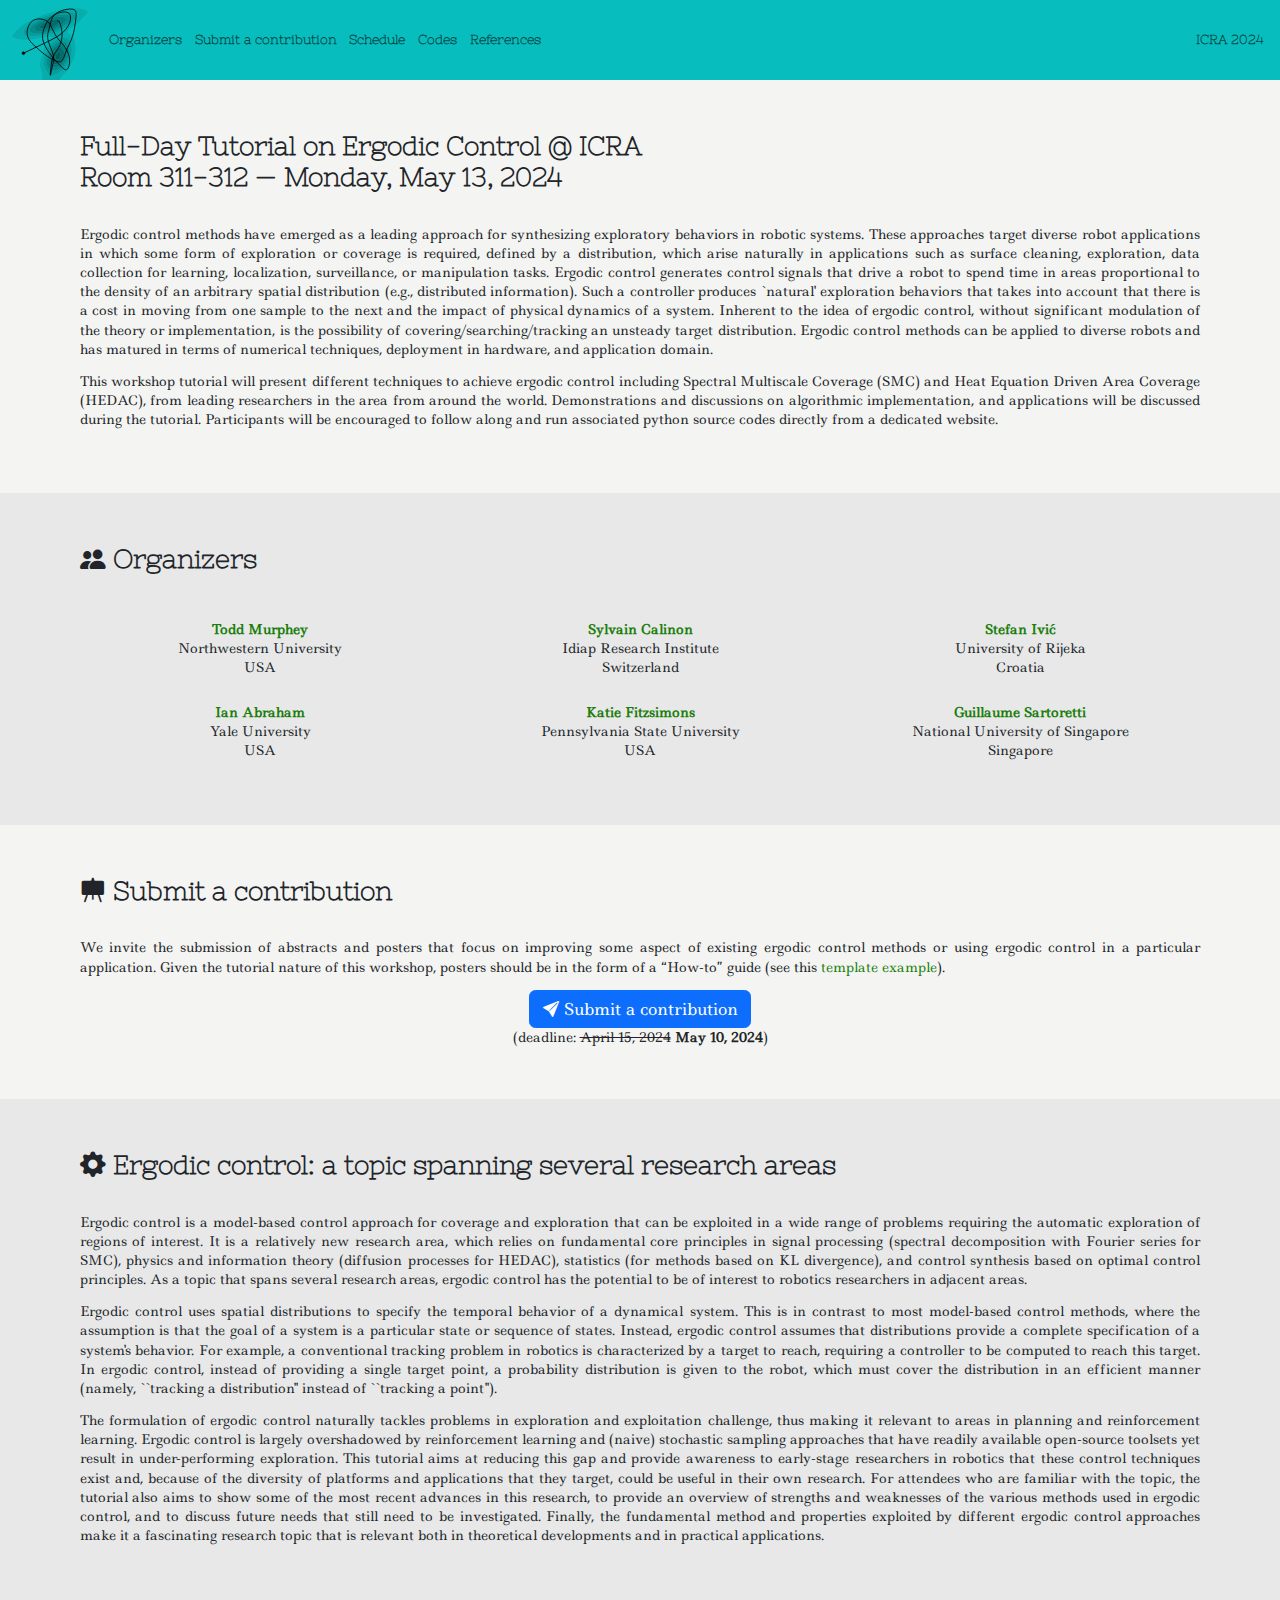
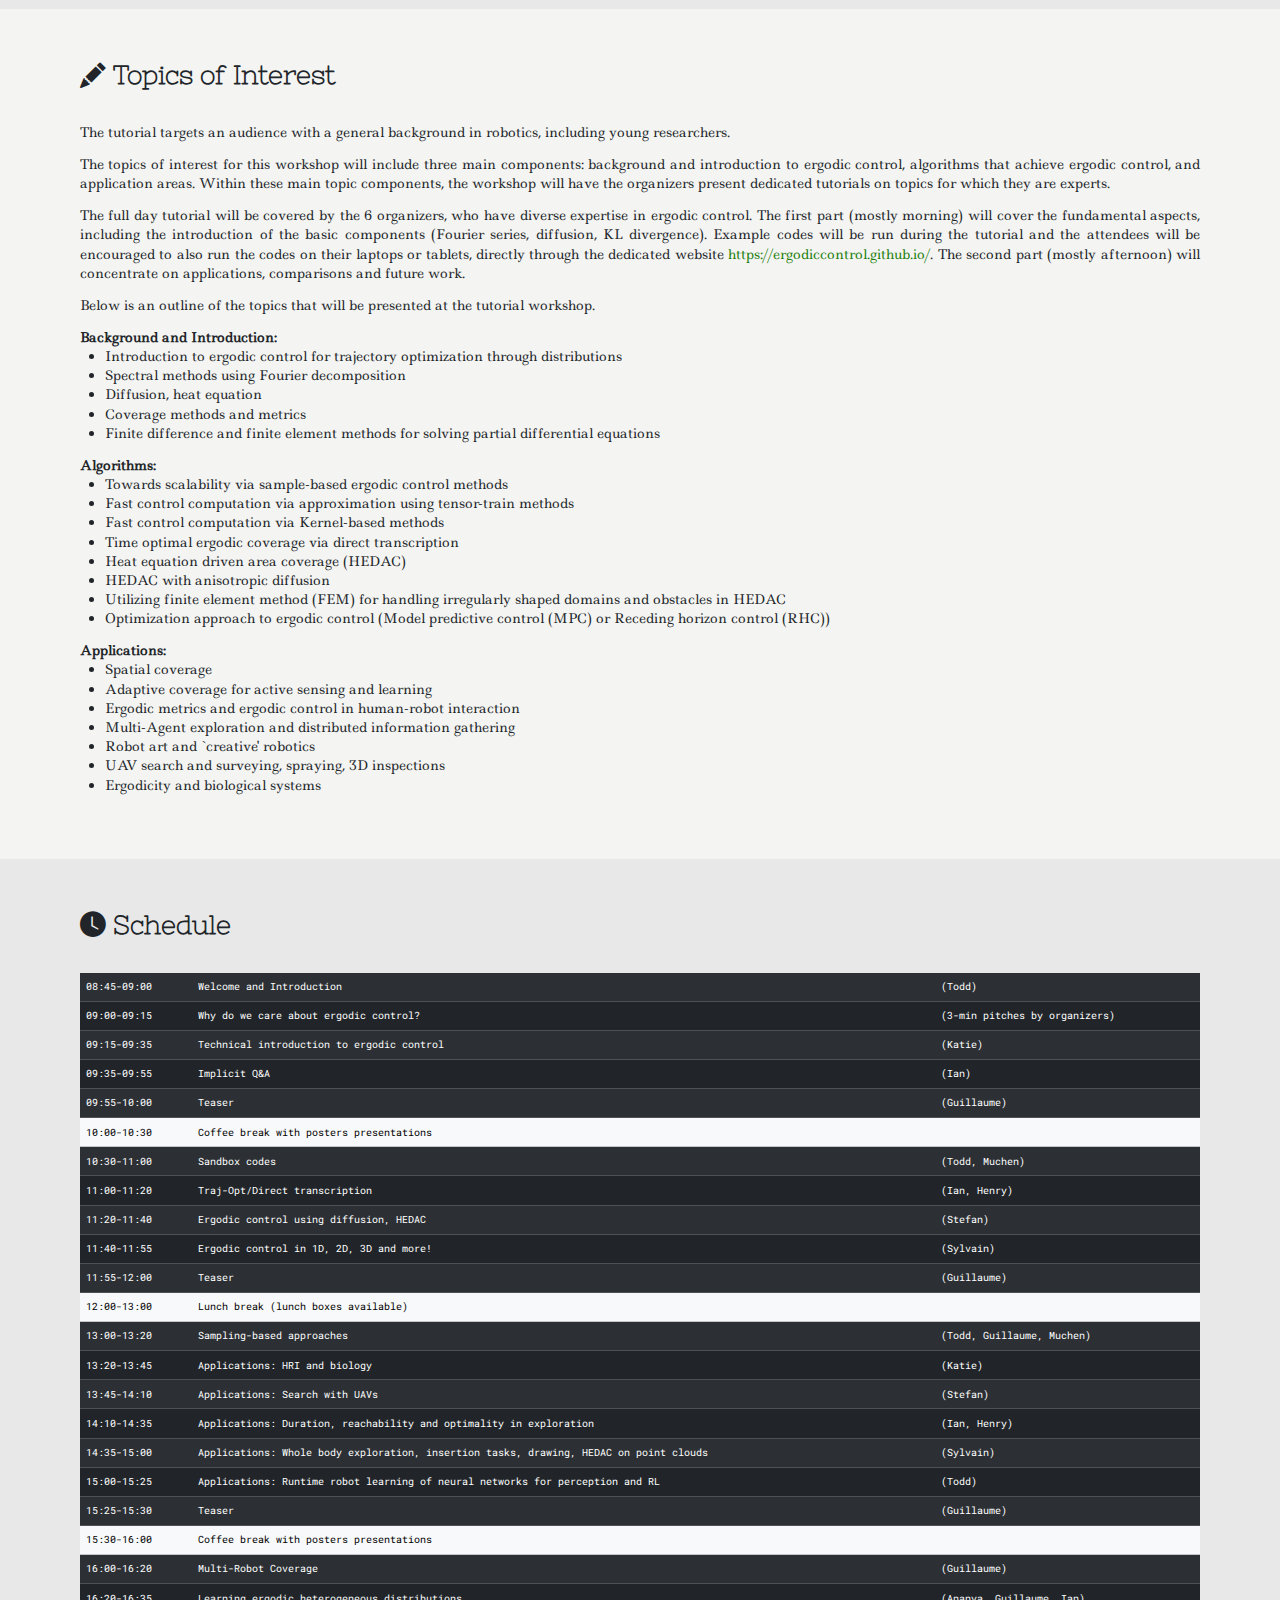
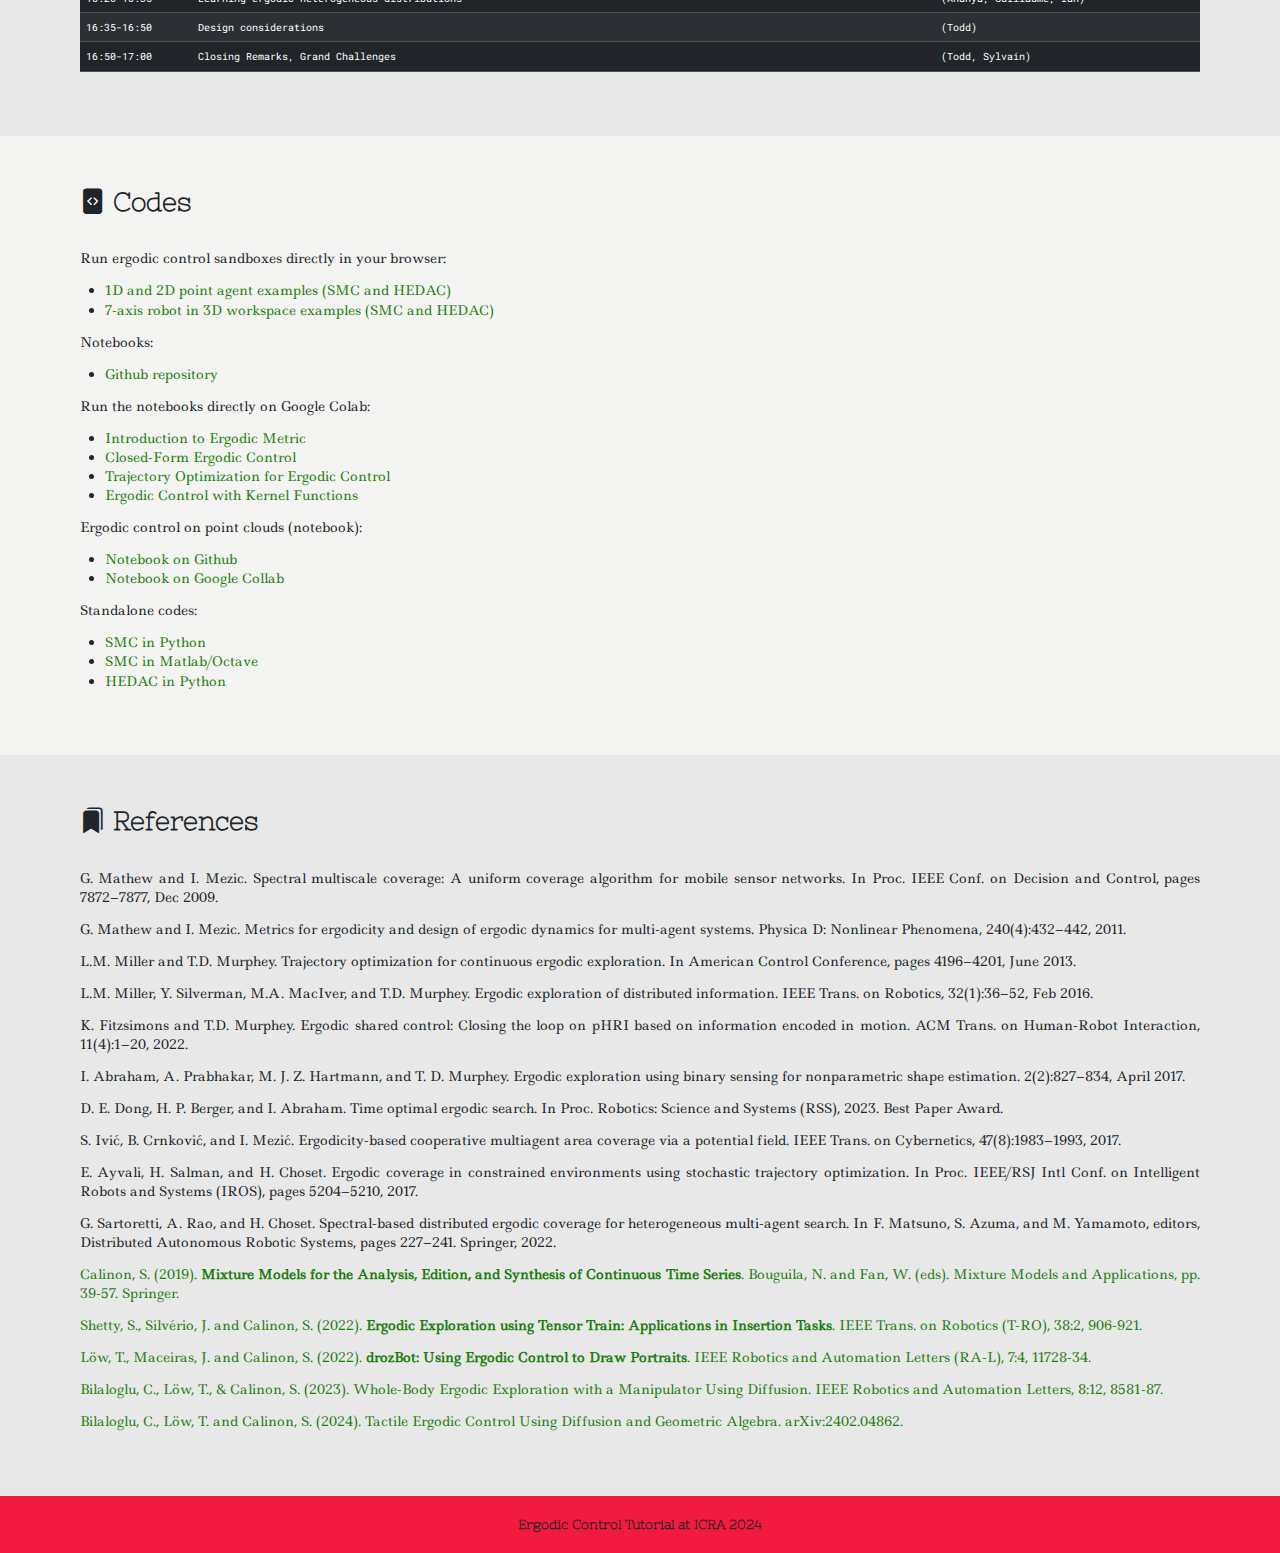
==== index.html @ 86788ff7 "code links added" ====
<!DOCTYPE html>
<html lang="en">
<head>
<meta charset="utf-8">
<meta name="viewport" content="width=device-width, initial-scale=1, shrink-to-fit=no">
<meta name="description" content="Ergodic control">
<meta name="author" content="Sylvain Calinon">
<title>ICRA 2024 Tutorial on Ergodic Control</title>

<link rel='stylesheet' href='https://cdn.jsdelivr.net/npm/bootstrap@5.3.0-alpha3/dist/css/bootstrap.min.css'>
<link rel="stylesheet" href="https://cdn.jsdelivr.net/npm/bootstrap-icons@1.9.1/font/bootstrap-icons.css">
<link rel="stylesheet" href="css/style.css">
<!--<link rel='stylesheet' href='https://fonts.googleapis.com/css?family=Barlow+Condensed|Montserrat&display=swap'>-->
<!--<link rel='stylesheet' href='https://fonts.googleapis.com/css?family=Arvo|Lato&display=swap'>-->
<!--<link rel='stylesheet' href='https://fonts.googleapis.com/css?family=Sedgwick+Ave+Display|Andika&display=swap'>-->
<link rel='stylesheet' href='https://fonts.googleapis.com/css?family=Nixie+One|Ledger|Roboto+Mono&display=swap'>

<script defer src='https://cdn.jsdelivr.net/npm/bootstrap@5.3.0-alpha3/dist/js/bootstrap.bundle.min.js'></script>

</head>

<body id="page-top">

<!--   
<nav class="navbar navbar-default" style="margin-top: 0">
  <div class="container-fluid">
    <div class="navbar-header">
      <a class="navbar-brand" href="#"> <img id="logo" src="http://i.imgur.com/McZjymS.png"></a>
    </div>
  </div>
</nav>
--->

<nav class="navbar navbar-expand-md navbar-light mybg-header p-0">
    <div class="container-fluid">
        <div class="navbar-header">
			<a class="navbar-brand" href="#"><img style="height: 80px;" src="images/ergodic-logo.svg"></a>
		</div>
        <button class="navbar-toggler ms-auto" type="button" data-bs-toggle="collapse" data-bs-target="#collapseNavbar">
            <span class="navbar-toggler-icon"></span>
        </button>
        <div class="navbar-collapse collapse" id="collapseNavbar">
            <ul class="navbar-nav">
                <li class="nav-item">
				  <a class="nav-link js-scroll-trigger" href="#Organizers">Organizers</a>
				</li>
				<li class="nav-item">
				  <a class="nav-link js-scroll-trigger" href="#Submit">Submit a contribution</a>
				</li>
				<li class="nav-item">
				  <a class="nav-link js-scroll-trigger" href="#Schedule">Schedule</a>
				</li>
				<li class="nav-item">
				  <a class="nav-link js-scroll-trigger" href="#Codes">Codes</a>
				</li>
				<li class="nav-item">
				  <a class="nav-link js-scroll-trigger" href="#References">References</a>
				</li>
            </ul>
            <ul class="navbar-nav ms-auto">   
				<li class="nav-item">
				  <a class="nav-link js-scroll-trigger" target="_blank" href="https://2024.ieee-icra.org/">ICRA 2024</a>
				</li>
            </ul>
        </div>
    </div>
</nav>


<section id="Description" class="mybg-light">
<div class="container">
<h2>Full-Day Tutorial on Ergodic Control @ ICRA<br>
Room 311-312 — Monday, May 13, 2024</h2>
<p>Ergodic control methods have emerged as a leading approach for synthesizing exploratory behaviors in robotic systems.
    These approaches target diverse robot applications in which some form of exploration or coverage is required, defined by a distribution, which arise naturally in applications such as surface cleaning, exploration, data collection for learning, localization, surveillance, or manipulation tasks. 
    Ergodic control generates control signals that drive a robot to spend time in areas proportional to the density of an arbitrary spatial distribution (e.g., distributed information).
    Such a controller produces `natural' exploration behaviors that takes into account that there is a cost in moving from one sample to the next and the impact of physical dynamics of a system.
    Inherent to the idea of ergodic control, without significant modulation of the theory or implementation, is the possibility of covering/searching/tracking an unsteady target distribution.
    Ergodic control methods can be applied to diverse robots and has matured in terms of numerical techniques, deployment in hardware, and application domain.</p>
<p>This workshop tutorial will present different techniques to achieve ergodic control including Spectral Multiscale Coverage (SMC) and Heat Equation Driven Area Coverage (HEDAC), from leading researchers in the area from around the world. 
    Demonstrations and discussions on algorithmic implementation, and applications will be discussed during the tutorial. Participants will be encouraged to follow along and run associated python source codes directly from a dedicated website.</p>
</div>
</section>


<section id="Organizers" class="mybg-dark">
<div class="container">
<h2><i class="bi bi-people-fill"></i> Organizers</h2>
<div class="text-center">
  <div class="row row-cols-3 align-items-center">
    <div class="col p-3">
		<a target="_blank" href="https://murpheylab.github.io/people/toddmurphey"><b>Todd Murphey</b></a><br>
		Northwestern University<br> USA<br>
<!--		t-murphey@northwestern.edu<br>-->
	</div>
    <div class="col p-3">
		<a target="_blank" href="https://calinon.ch/"><b>Sylvain Calinon</b></a><br>
		Idiap Research Institute<br> Switzerland<br>
<!--		sylvain.calinon@idiap.ch<br>-->
	</div>
	<div class="col p-3">
		<a target="_blank" href="http://sim.riteh.hr/stefan"><b>Stefan Ivić</b></a><br>
		University of Rijeka<br> Croatia<br>
<!--		stefan.ivic@riteh.hr<br>-->
	</div>
	<div class="col p-3">
		<a target="_blank" href="https://i-abr.github.io"><b>Ian Abraham</b></a><br> 
		Yale University<br> USA<br>
<!--		ian.abraham@yale.edu<br>-->
	</div>
	<div class="col p-3">
		<a target="_blank" href="https://psu-hcr.github.io/people/katiefitzsimons"><b>Katie Fitzsimons</b></a><br> 
		Pennsylvania State University<br> USA<br>
<!--		k-fitzsimons@psu.edu<br>-->
	</div>
	<div class="col p-3">
		<a target="_blank" href="https://www.marmotlab.org/bio.html"><b>Guillaume Sartoretti</b></a><br> 
		National University of Singapore<br> Singapore<br>
<!--		guillaume.sartoretti@nus.edu.sg<br>-->
	</div>
</div>
</section>


<section id="Submit" class="mybg-light">
<div class="container">
<h2><i class="bi bi-easel-fill"></i> Submit a contribution</h2>
<p>We invite the submission of abstracts and posters that focus on improving some aspect of existing ergodic control methods or using ergodic control in a particular application. Given the tutorial nature of this workshop, posters should be in the form of a “How-to” guide (see this <a href="https://docs.google.com/presentation/d/1hpiLaflISqyEmNc-4lQcTLqCodkFEQMr/edit?usp=drivesdk&ouid=102661085042373058039&rtpof=true&sd=true" target="_blank">template example</a>).
<center>
<a href="https://forms.gle/2vTnTxsYN1YxjCvQ8" target="_blank"><button class="btn btn-primary btn-lg" type="button"><i class="bi bi-send-fill"></i> Submit a contribution</button></a><br>
(deadline: <s>April 15, 2024</s> <b>May 10, 2024</b>)
</center>
</div>
</section>


<section id="Research" class="mybg-dark">
<div class="container">
<h2><i class="bi bi-gear-fill"></i> Ergodic control: a topic spanning several research areas</h2>
<p>Ergodic control is a model-based control approach for coverage and exploration that can be exploited in a wide range of problems requiring the automatic exploration of regions of interest. 
    It is a relatively new research area, which relies on fundamental core principles in signal processing (spectral decomposition with Fourier series for SMC), physics and information theory (diffusion processes for HEDAC), statistics (for methods based on KL divergence), and control synthesis based on optimal control principles. 
    As a topic that spans several research areas, ergodic control has the potential to be of interest to robotics researchers in adjacent areas.</p> 
    <p>Ergodic control uses spatial distributions to specify the temporal behavior of a dynamical system. 
    This is in contrast to most model-based control methods, where the assumption is that the goal of a system is a particular state or sequence of states. 
    Instead, ergodic control assumes that distributions provide a complete specification of a system's behavior. 
    For example, a conventional tracking problem in robotics is characterized by a target to reach, requiring a controller to be computed to reach this target. 
    In ergodic control, instead of providing a single target point, a probability distribution is given to the robot, which must cover the distribution in an efficient manner (namely, ``tracking a distribution'' instead of ``tracking a point'').</p>
    <p>The formulation of ergodic control naturally tackles problems in exploration and exploitation challenge, thus making it relevant to areas in planning and reinforcement learning.
    Ergodic control is largely overshadowed by reinforcement learning and (naive) stochastic sampling approaches that have readily available open-source toolsets yet result in under-performing exploration. 
    This tutorial aims at reducing this gap and provide awareness to early-stage researchers in robotics that these control techniques exist and, because of the diversity of platforms and applications that they target, could be useful in their own research. 
    For attendees who are familiar with the topic, the tutorial also aims to show some of the most recent advances in this research, to provide an overview of strengths and weaknesses of the various methods used in ergodic control, and to discuss future needs that still need to be investigated. 
    Finally, the fundamental method and properties exploited by different ergodic control approaches make it a fascinating research topic that is relevant both in theoretical developments and in practical applications.</p>
</div>
</section>


<section id="Topics" class="mybg-light">
<div class="container">
<h2><i class="bi bi-pencil-fill"></i> Topics of Interest</h2> 
<!--bi-inboxes-fill-->
<!--bi-pin-angle-fill-->
<p>The tutorial targets an audience with a general background in robotics, including young researchers.</p>
<p>The topics of interest for this workshop will include three main components: background and introduction to ergodic control, algorithms that achieve ergodic control, and application areas. 
    Within these main topic components, the workshop will have the organizers present dedicated tutorials on topics for which they are experts.</p>     
<p>The full day tutorial will be covered by the 6 organizers, who have diverse expertise in ergodic control. 
    The first part (mostly morning) will cover the fundamental aspects, including the introduction of the basic components (Fourier series, diffusion, KL divergence). 
    Example codes will be run during the tutorial and the attendees will be encouraged to also run the codes on their laptops or tablets, directly through the dedicated website <a href="https://ergodiccontrol.github.io/">https://ergodiccontrol.github.io/</a>.
    The second part (mostly afternoon) will concentrate on applications, comparisons and future work.</p> 
<p>Below is an outline of the topics that will be presented at the tutorial workshop.</p>
<b>Background and Introduction:</b><br>
<ul>
<li>Introduction to ergodic control for trajectory optimization through distributions</li>
<li>Spectral methods using Fourier decomposition</li>
<li>Diffusion, heat equation</li>
<li>Coverage methods and metrics</li>
<li>Finite difference and finite element methods for solving partial differential equations</li>
</ul>
<b>Algorithms:</b><br>
<ul>
<li>Towards scalability via sample-based ergodic control methods</li>
<li>Fast control computation via approximation using tensor-train methods</li>
<li>Fast control computation via Kernel-based methods</li>
<li>Time optimal ergodic coverage via direct transcription</li>
<li>Heat equation driven area coverage (HEDAC)</li>
<li>HEDAC with anisotropic diffusion</li>
<li>Utilizing finite element method (FEM) for handling irregularly shaped domains and obstacles in HEDAC</li>
<li>Optimization approach to ergodic control (Model predictive control (MPC) or Receding horizon control (RHC))</li>
</ul>
<b>Applications:</b><br>
<ul>
<li>Spatial coverage</li>
<li>Adaptive coverage for active sensing and learning</li>
<li>Ergodic metrics and ergodic control in human-robot interaction</li>
<li>Multi-Agent exploration and distributed information gathering</li>
<li>Robot art and `creative' robotics</li>
<li>UAV search and surveying, spraying, 3D inspections</li>
<li>Ergodicity and biological systems</li>
</ul>
</div>
</section>


<section id="Schedule" class="mybg-dark">
<div class="container">
<h2><i class="bi bi-clock-fill"></i> Schedule</h2>

<div class="table-responsive-lg">
<table class="table table-dark table-striped mybg-schedule"> <!-- -->
  <tbody>
    <tr>
      <td>08:45-09:00</td>
      <td>Welcome and Introduction</td>
      <td>(Todd)</td>
    </tr>
    <tr>
      <td>09:00-09:15</td>
      <td>Why do we care about ergodic control?</td>
      <td>(3-min pitches by organizers)</td>
    </tr>
    <tr>
      <td>09:15-09:35</td>
      <td>Technical introduction to ergodic control</td>
      <td>(Katie)</td>
    </tr>
    <tr>
      <td>09:35-09:55</td>
      <td>Implicit Q&A</td>
      <td>(Ian)</td>
    </tr>
    <tr>
      <td>09:55-10:00</td>
      <td>Teaser</td>
      <td>(Guillaume)</td>
    </tr>
    <tr class="table-light">
      <td>10:00-10:30</td>
      <td>Coffee break with posters presentations</td>
      <td></td>
    </tr>
    <tr>
      <td>10:30-11:00</td>
      <td>Sandbox codes</td>
      <td>(Todd, Muchen)</td>
    </tr>
    <tr>
      <td>11:00-11:20</td>
      <td>Traj-Opt/Direct transcription</td>
      <td>(Ian, Henry)</td>
    </tr>
    <tr>
      <td>11:20-11:40</td>
      <td>Ergodic control using diffusion, HEDAC</td>
      <td>(Stefan)</td>
    </tr>
    <tr>
      <td>11:40-11:55</td>
      <td>Ergodic control in 1D, 2D, 3D and more!</td>
      <td>(Sylvain)</td>
    </tr>
    
    <tr>
      <td>11:55-12:00</td>
      <td>Teaser</td>
      <td>(Guillaume)</td>
    </tr>
    <tr class="table-light">
      <td>12:00-13:00</td>
      <td>Lunch break (lunch boxes available)</td>
      <td></td>
    </tr>
    <tr>
      <td>13:00-13:20</td>
      <td>Sampling-based approaches</td>
      <td>(Todd, Guillaume, Muchen)</td>
    </tr>
    <tr>
      <td>13:20-13:45</td>
      <td>Applications: HRI and biology</td>
      <td>(Katie)</td>
    </tr>
    <tr>
      <td>13:45-14:10</td>
      <td>Applications: Search with UAVs</td>
      <td>(Stefan)</td>
    </tr>
    <tr>
      <td>14:10-14:35</td>
      <td>Applications: Duration, reachability and optimality in exploration</td>
      <td>(Ian, Henry)</td>
    </tr>
    <tr>
      <td>14:35-15:00</td>
      <td>Applications: Whole body exploration, insertion tasks, drawing, HEDAC on point clouds</td>
      <td>(Sylvain)</td>
    </tr>
    <tr>
      <td>15:00-15:25</td>
      <td>Applications: Runtime robot learning of neural networks for perception and RL</td>
      <td>(Todd)</td>
    </tr>
    <tr>
      <td>15:25-15:30</td>
      <td>Teaser</td>
      <td>(Guillaume)</td>
    </tr>
    <tr class="table-light">
      <td>15:30-16:00</td>
      <td>Coffee break with posters presentations</td>
      <td></td>
    </tr>
    <tr>
      <td>16:00-16:20</td>
      <td>Multi-Robot Coverage</td>
      <td>(Guillaume)</td>
    </tr>
    <tr>
      <td>16:20-16:35</td>
      <td>Learning ergodic heterogeneous distributions</td>
      <td>(Ananya, Guillaume, Ian)</td>
    </tr>
    <tr>
      <td>16:35-16:50</td>
      <td>Design considerations</td>
      <td>(Todd)</td>
    </tr>
    <tr>
      <td>16:50-17:00</td>
      <td>Closing Remarks, Grand Challenges
      <td>(Todd, Sylvain)</td>
	</td>
    </tr>
  </tbody>
</table>
</div>

</div>
</section>


<section id="Codes" class="mybg-light">
<div class="container">
<h2><i class="bi bi-file-code-fill"></i> Codes</h2>
<p>Run ergodic control sandboxes directly in your browser:<br>
<ul>
<li><a href="sandbox.html" target="_blank">1D and 2D point agent examples (SMC and HEDAC)</a></li>
<li><a href="sandbox3d.html" target="_blank">7-axis robot in 3D workspace examples (SMC and HEDAC)</a></li>
</ul>
</p>
<p>Notebooks:<br>
<ul>
<li><a href="https://github.com/MurpheyLab/ergodic-control-sandbox" target="_blank">Github repository</a></li>
</ul>
</p>
<p>Run the notebooks directly on Google Colab:<br>
<ul>
<li><a href="https://colab.research.google.com/github/MurpheyLab/ergodic-control-sandbox/blob/main/notebooks/ergodic_metric.ipynb" target="_blank">Introduction to Ergodic Metric</a></li>
<li><a href="https://colab.research.google.com/github/MurpheyLab/ergodic-control-sandbox/blob/main/notebooks/smc_ergodic_control.ipynb" target="_blank">Closed-Form Ergodic Control</a></li>
<li><a href="https://colab.research.google.com/github/MurpheyLab/ergodic-control-sandbox/blob/main/notebooks/ilqr_ergodic_control.ipynb" target="_blank">Trajectory Optimization for Ergodic Control</a></li>
<li><a href="https://colab.research.google.com/github/MurpheyLab/ergodic-control-sandbox/blob/main/notebooks/kernel_ergodic_control.ipynb" target="_blank">Ergodic Control with Kernel Functions</a></li>
</ul>
</p>
<p>Ergodic control on point clouds (notebook):<br>
<ul>
<li><a href="https://github.com/idiap/TactileErgodicExploration/tree/tutorial" target="_blank">Notebook on Github</a></li>
<li><a href="https://colab.research.google.com/drive/1WFfS4oKQ089wCDgMpZatVTfI6JyIskCY?usp=sharing" target="_blank">Notebook on Google Collab</a></li>
</ul>
</p>
<p>Standalone codes:<br>
<ul>
<li><a href="https://gitlab.idiap.ch/rli/robotics-codes-from-scratch/-/blob/master/python/ergodic_control_SMC.py" target="_blank">SMC in Python</a></li>
<li><a href="https://gitlab.idiap.ch/rli/robotics-codes-from-scratch/-/blob/master/matlab/ergodic_control_SMC.m" target="_blank">SMC in Matlab/Octave</a></li>
<li><a href="https://gitlab.idiap.ch/rli/robotics-codes-from-scratch/-/blob/master/python/ergodic_control_HEDAC.py" target="_blank">HEDAC in Python</a></li>
</ul>
</p>
</div>
</section>


<section id="References" class="mybg-dark">
<div class="container">
<h2><i class="bi bi-bookmarks-fill"></i> References</h2>

<p>G. Mathew and I. Mezic. Spectral multiscale coverage: A uniform coverage algorithm for mobile sensor networks. In Proc. IEEE Conf. on Decision and Control, pages 7872–7877, Dec 2009.</p>

<p>G. Mathew and I. Mezic. Metrics for ergodicity and design of ergodic dynamics for multi-agent systems. Physica D: Nonlinear Phenomena, 240(4):432–442, 2011.</p>

<p>L.M. Miller and T.D. Murphey. Trajectory optimization for continuous ergodic exploration. In American Control Conference, pages 4196–4201, June 2013.</p>

<p>L.M. Miller, Y. Silverman, M.A. MacIver, and T.D. Murphey. Ergodic exploration of distributed information. IEEE Trans. on Robotics, 32(1):36–52, Feb 2016.</p>

<p>K. Fitzsimons and T.D. Murphey. Ergodic shared control: Closing the loop on pHRI based on information encoded in motion. ACM Trans. on Human-Robot Interaction, 11(4):1–20, 2022.</p>

<p>I. Abraham, A. Prabhakar, M. J. Z. Hartmann, and T. D. Murphey. Ergodic exploration using binary sensing for nonparametric shape estimation. 2(2):827–834, April 2017.</p>

<p>D. E. Dong, H. P. Berger, and I. Abraham. Time optimal ergodic search. In Proc. Robotics: Science and Systems (RSS), 2023. Best Paper Award.</p>

<p>S. Ivić, B. Crnković, and I. Mezić. Ergodicity-based cooperative multiagent area coverage via a potential field. IEEE Trans. on Cybernetics, 47(8):1983–1993, 2017.</p>

<p>E. Ayvali, H. Salman, and H. Choset. Ergodic coverage in constrained environments using stochastic trajectory optimization. In Proc. IEEE/RSJ Intl Conf. on Intelligent Robots and Systems (IROS), pages 5204–5210, 2017.</p>

<p>G. Sartoretti, A. Rao, and H. Choset. Spectral-based distributed ergodic coverage for heterogeneous multi-agent search. In F. Matsuno, S. Azuma, and M. Yamamoto, editors, Distributed Autonomous Robotic Systems, pages 227–241. Springer, 2022.</p>

<p><a href='https://calinon.ch/papers/Calinon_MMchapter2019.pdf' target='_blank'>Calinon, S. (2019). <strong>Mixture Models for the Analysis, Edition, and Synthesis of Continuous Time Series</strong>. Bouguila, N. and Fan, W. (eds). Mixture Models and Applications, pp. 39-57. Springer.</a></p>

<p><a href='https://calinon.ch/papers/Shetty-TRO2021.pdf' target='_blank'>Shetty, S., Silvério, J. and Calinon, S. (2022). <strong>Ergodic Exploration using Tensor Train: Applications in Insertion Tasks</strong>. IEEE Trans. on Robotics (T-RO), 38:2, 906-921.</a></p>

<p><a href='https://calinon.ch/papers/Loew-RAL2022.pdf' target='_blank'>Löw, T., Maceiras, J. and Calinon, S. (2022). <strong>drozBot: Using Ergodic Control to Draw Portraits</strong>. IEEE Robotics and Automation Letters (RA-L), 7:4, 11728-34.</a></p>

<p><a href='https://calinon.ch/papers/Bilaloglu-RAL2023.pdf' target='_blank'>Bilaloglu, C., Löw, T., & Calinon, S. (2023). Whole-Body Ergodic Exploration with a Manipulator Using Diffusion. IEEE Robotics and Automation Letters, 8:12, 8581-87.</a></p>

<p><a href='https://calinon.ch/papers/Bilaloglu-arXiv2024.pdf' target='_blank'>Bilaloglu, C., Löw, T. and Calinon, S. (2024). Tactile Ergodic Control Using Diffusion and Geometric Algebra. arXiv:2402.04862.</a></p>

<!--[2] I. Abraham, A. Prabhakar, and T. D. Murphey. An ergodic measure for active learning from equilibrium. IEEE Transactions on Automation Science and Engineering, 18(3):917–931, 2021.-->
<!--[4] Z. Chen, L. Xiao, Q. Wang, Z. Wang, and Z. Sun. Path planning and formation control for multi-agent system using ergodic exploration. In 2020 IEEE 18th International Conference on Industrial Informatics (INDIN), volume 1, pages 200–205. IEEE, 2020.-->
<!--[8] S. Ivić. Motion control for autonomous heterogeneous multiagent area search in uncertain conditions. IEEE Transactions on Cybernetics, 52(5):3123–3135, 2022.-->
<!--[9] S. Ivić, A. Andrejčuk, and S. Družeta. Autonomous control for multi-agent non-uniform spraying. Applied Soft Computing, 80:742–760, 2019.-->
<!--[10] S. Ivić, B. Crnković, H. Arbabi, S. Loire, P. Clary, and I. Mezić. Search strategy in a complex and dynamic environment: the MH370 case. Scientific Reports (Nature Publisher Group), 10(1), 2020.-->
<!--[11] S. Ivić, B. Crnković, L. Grbčić, and L. Matleković. Multi-uav trajectory planning for 3d visual inspection of complex structures. Automation in Construction, 147:104709, 2023.-->
<!--[12] S. Ivić, A. Sikirica, and B. Crnković. Constrained multi-agent ergodic area surveying control based on finite element approximation of the potential field. Engineering Applications of Artificial Intelligence, 116:105441, 2022.-->
<!--[16] A. Mavrommati, E. Tzorakoleftherakis, I. Abraham, and T. Murphey. Real-time area coverage and target localization using receding-horizon ergodic exploration. IEEE Transactions on Robotics, 34(1):62–80, 2018.-->



</div>
</section>

<div class="navbar-light mybg-footer">
<br>
<center>Ergodic Control Tutorial at ICRA 2024</center>
<br>
</div>

</body>
</html>
---- css/style.css ----
html {
  font-size: 1vw;
}

section {
	padding: 4vw 0;
}

body {
	font-family: 'Ledger', sans-serif;
	text-align: justify;
}

h2 {
	font-family: 'Nixie One', sans-serif;
    font-weight: bold;
    font-style: normal;
	font-size: 2vw;
	padding: 0 0 2vw 0;
}

a { 
	color: #1B7E0C; 
	text-decoration: none;
} 

a:hover { 
	color: #29BF12; 
} 

/*
https://coolors.co/29bf12-abff4f-08bdbd-f21b3f-ff9914
*/

/*
.autohide {
	position: fixed;
    top: 0;
    right: 0;
    left: 0;
    width: 100%;
    z-index: 1030;
}
.scrolled-down {
	transform:translateY(-100%); transition: all 0.3s ease-in-out;
}
.scrolled-up {
	transform:translateY(0); transition: all 0.3s ease-in-out;
}
*/
	
.mybg-header {
    background-color: #08BDBD;
    font-family: 'Nixie One', sans-serif;
    font-weight: bold;
}

.mybg-light {
    background-color: #F4F4F2;
}

.mybg-dark {
    background-color: #E8E8E8;
}

.mybg-schedule {
	font-family: 'Roboto Mono', sans-serif;
	font-size: .8vw;
}

.mybg-footer {
    background-color: #F21B3F;
    font-family: 'Nixie One', sans-serif;
    font-weight: bold;
}

.py-repl-editor{
  background: #EEEEEE;
  box-sizing: border-box;
  border-width: 0px;
  border-style: solid;
  border-color: rgb(209, 13, 19)
}

.spinner::after {
  content: "";
  box-sizing: border-box;
  width: 60px;
  height: 60px;
  position: absolute;
  top: calc(50% - 30px);
  left: calc(50% - 30px);
  border-radius: 50%;
}
.py-overlay {
  top: 0;
  width: 110px;
  height: 80px;
  justify-content: center;
  align-items: center;
  opacity: 0.5;
  background: rgba(0, 0, 0, 1);
}
.py-pop-up {
  text-align: center;
  width: 80px;
}
.py-pop-up p {
  font-size: 0px;
  margin: 0px;
}

.generated-menu-item{
  text-align: left;
}

.py-repl-run-button {
  opacity: 1;
}
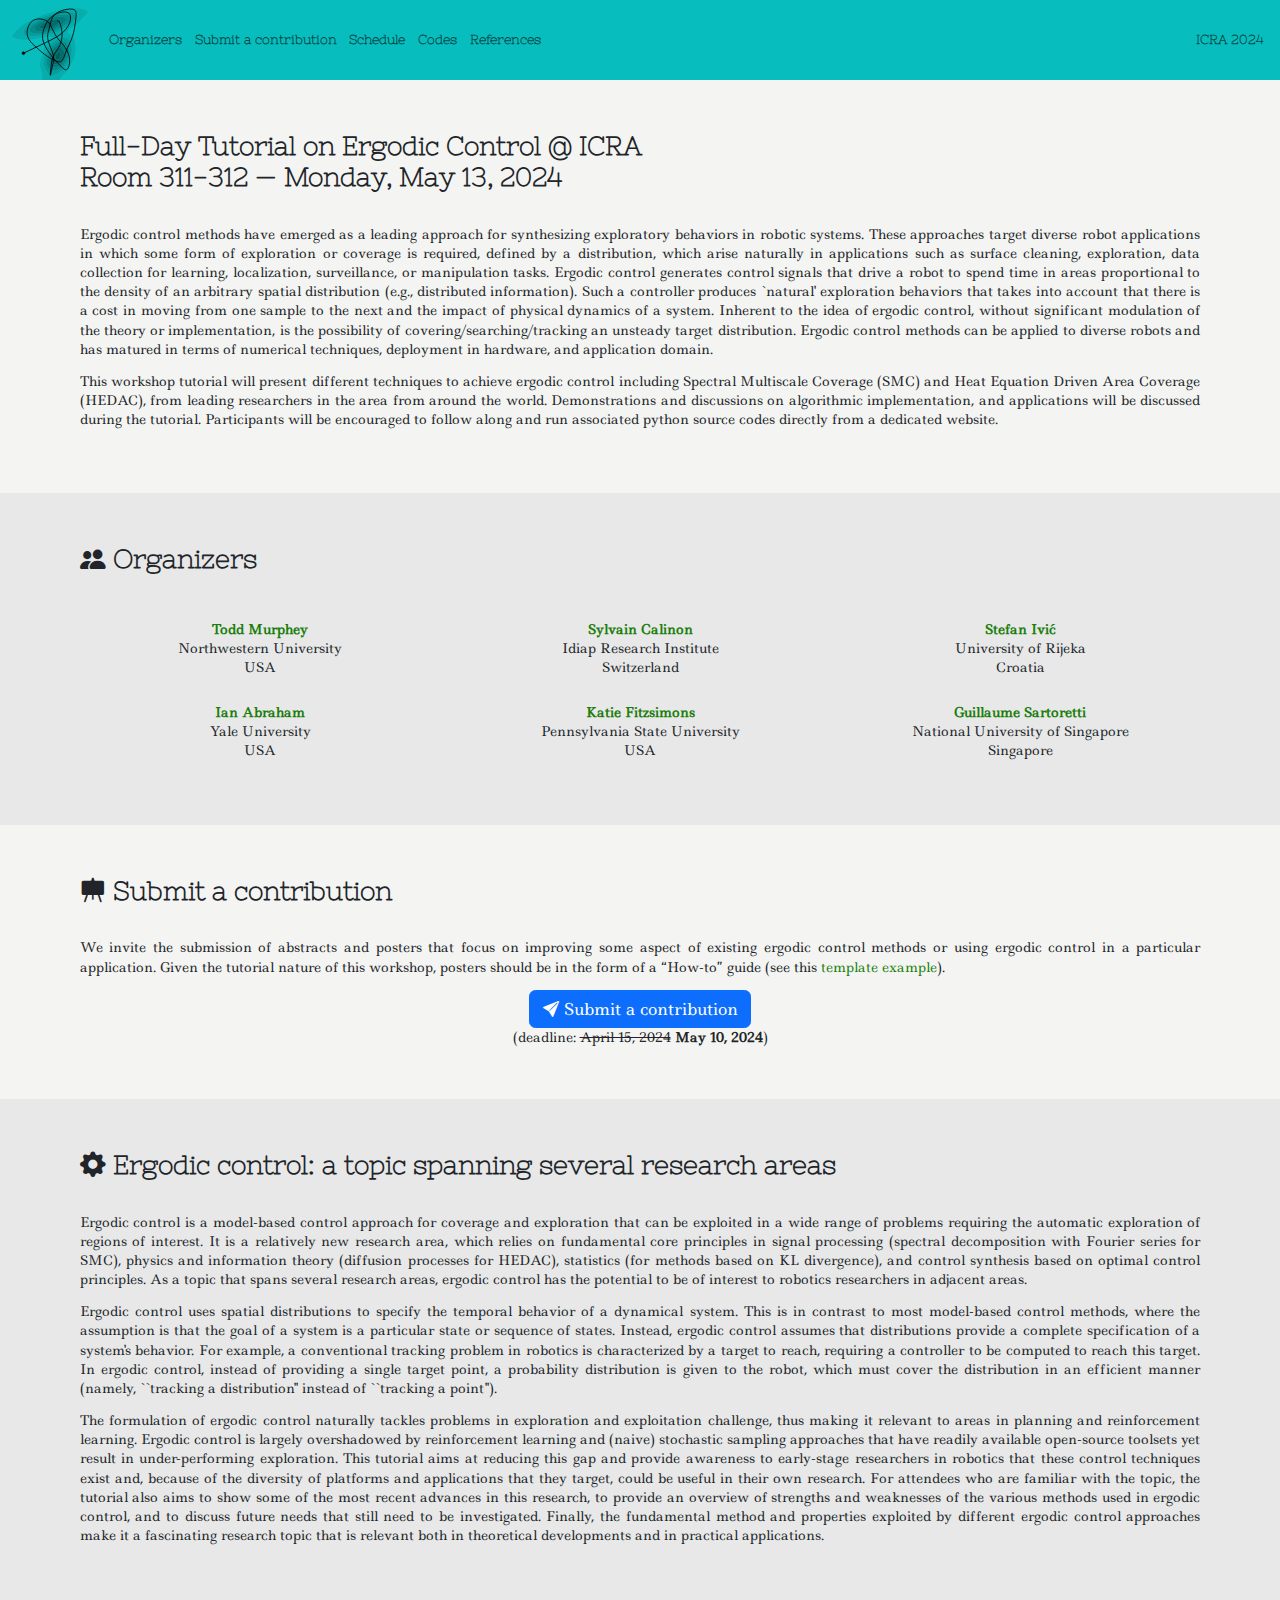
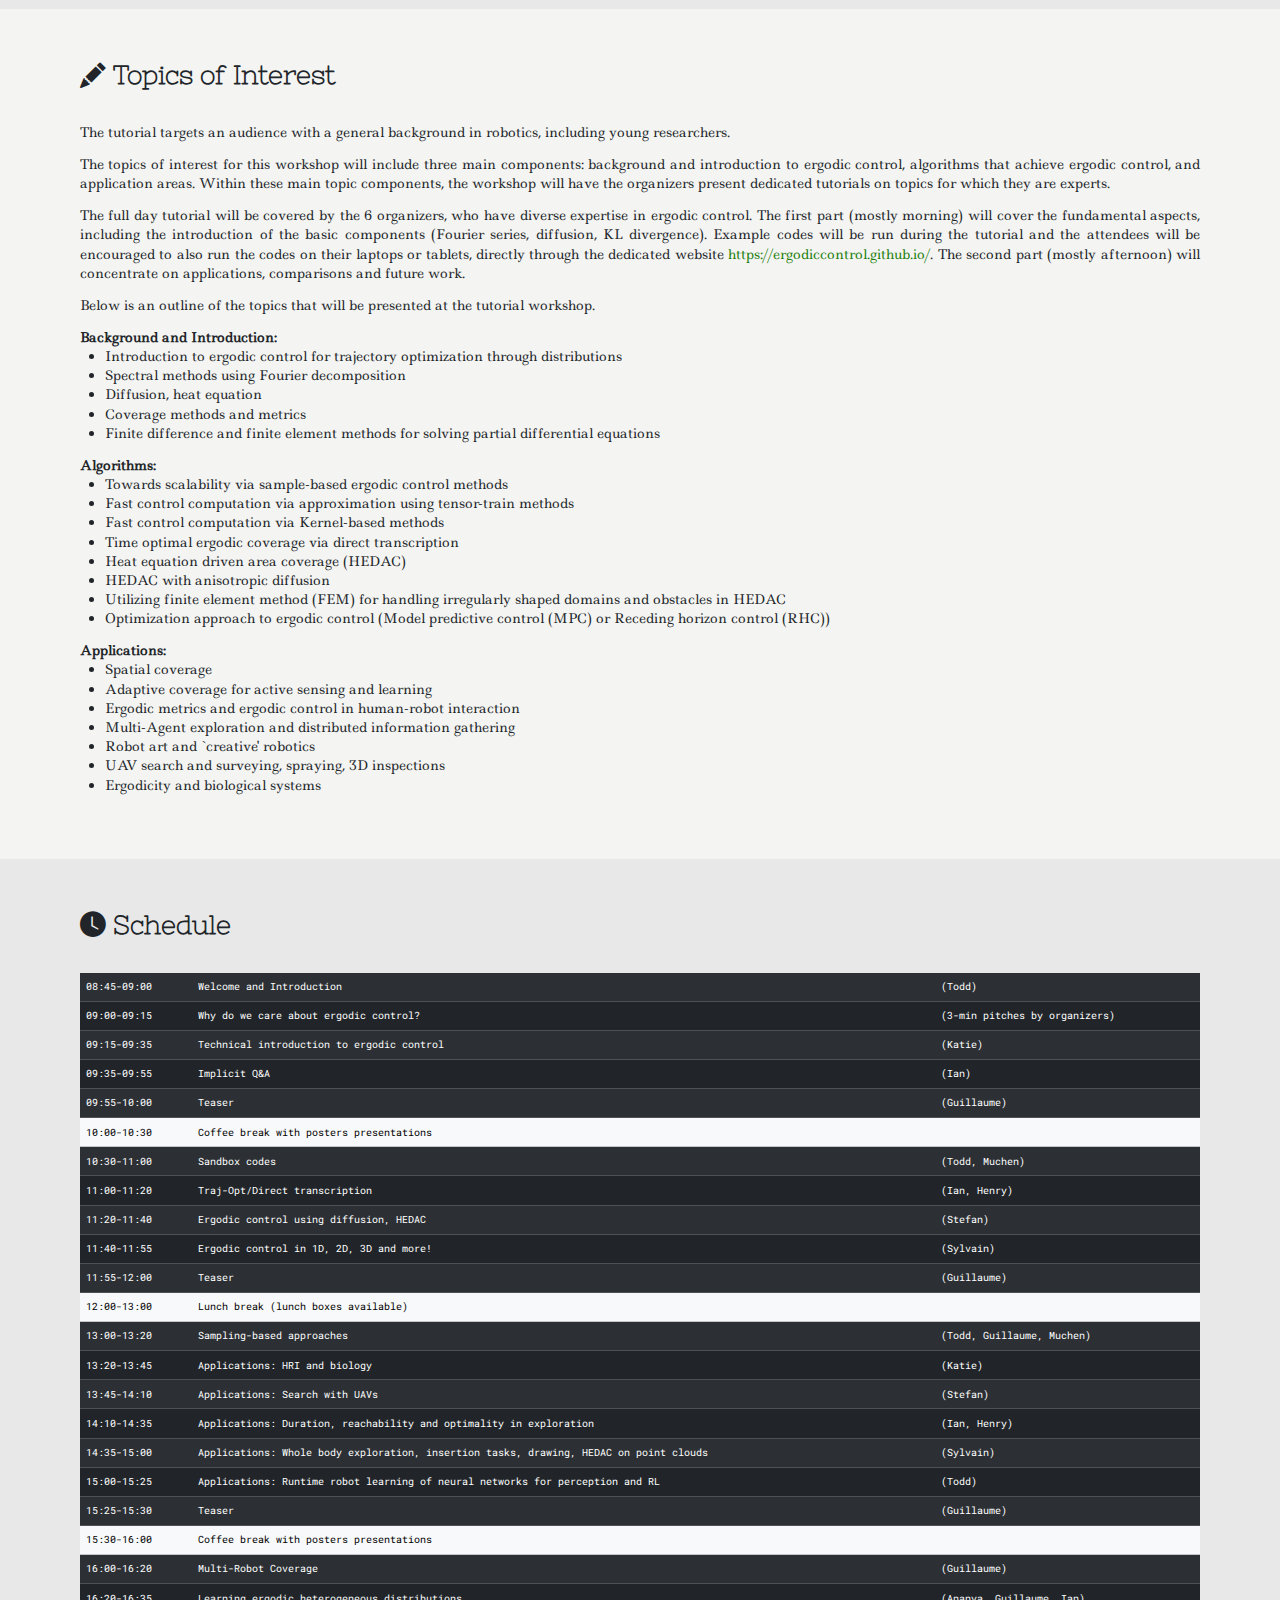
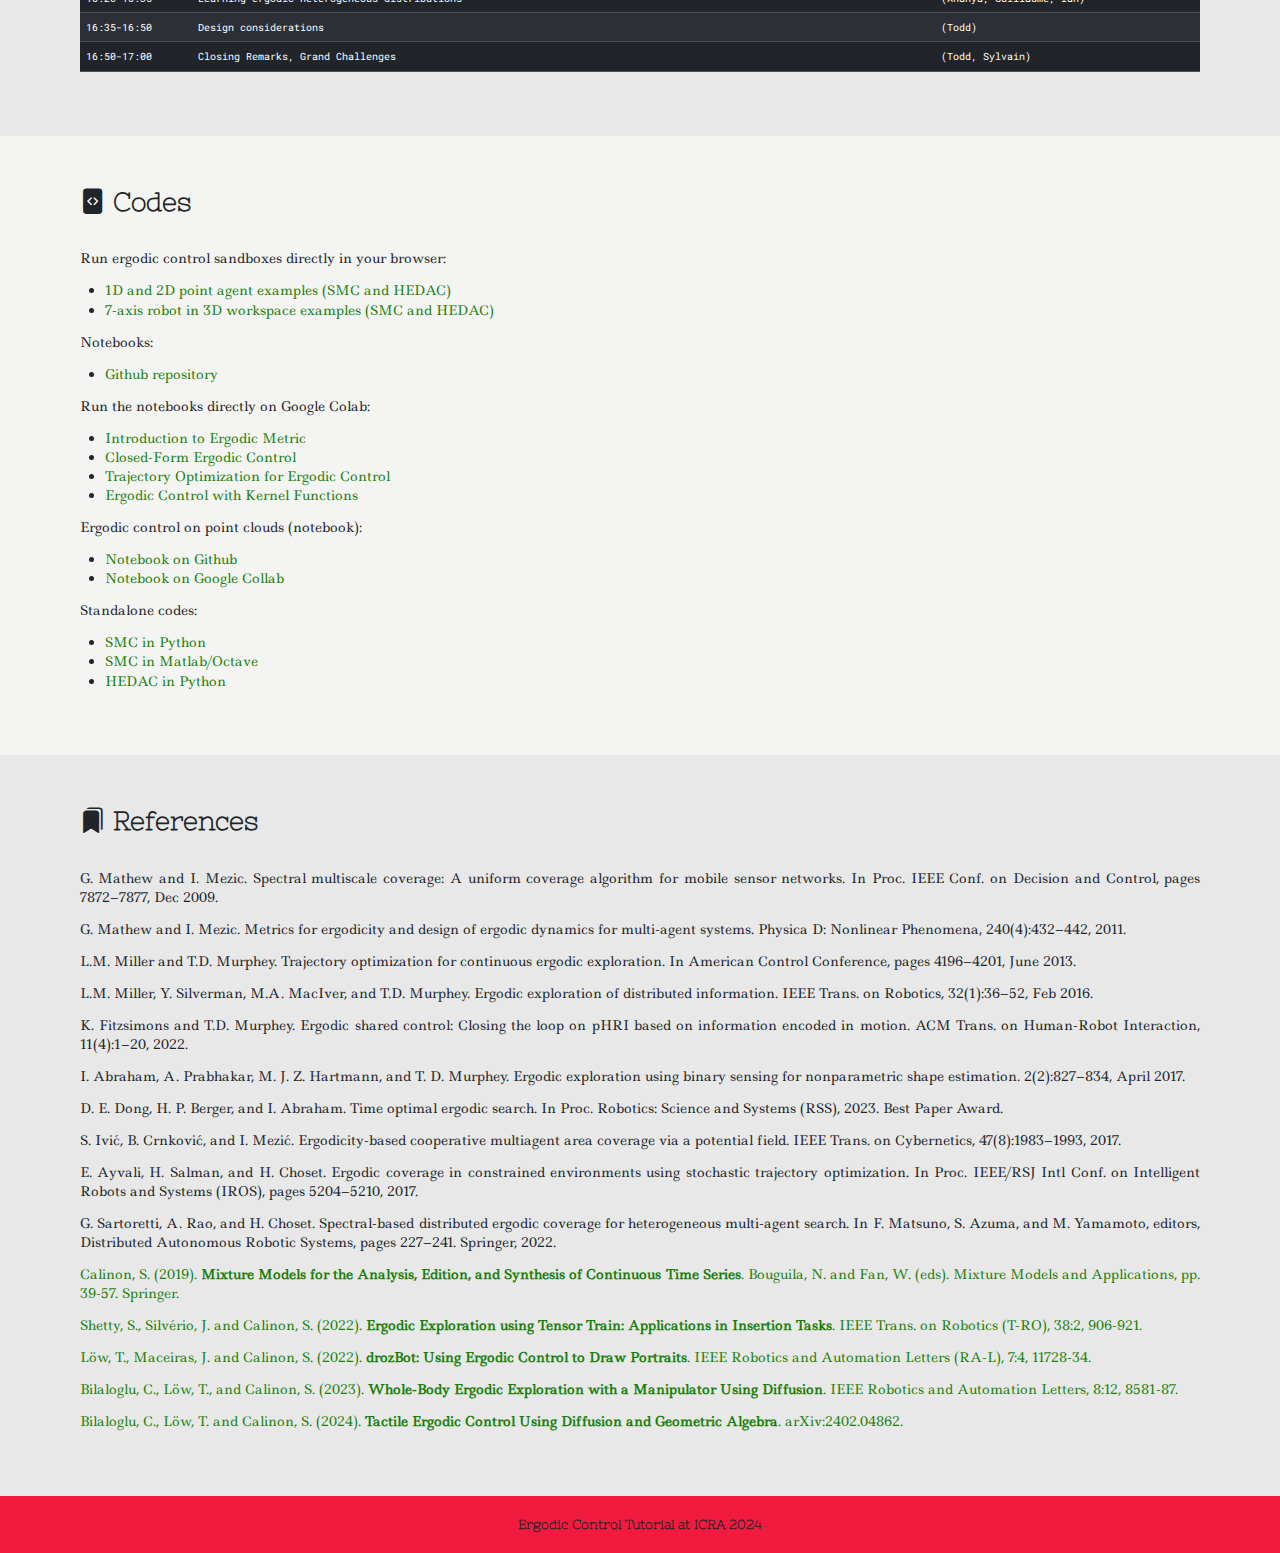
==== commit 78636ad2: "code links added" ====
--- a/index.html
+++ b/index.html
@@ -406,9 +406,9 @@
 
 <p><a href='https://calinon.ch/papers/Loew-RAL2022.pdf' target='_blank'>Löw, T., Maceiras, J. and Calinon, S. (2022). <strong>drozBot: Using Ergodic Control to Draw Portraits</strong>. IEEE Robotics and Automation Letters (RA-L), 7:4, 11728-34.</a></p>
 
-<p><a href='https://calinon.ch/papers/Bilaloglu-RAL2023.pdf' target='_blank'>Bilaloglu, C., Löw, T., & Calinon, S. (2023). Whole-Body Ergodic Exploration with a Manipulator Using Diffusion. IEEE Robotics and Automation Letters, 8:12, 8581-87.</a></p>
-
-<p><a href='https://calinon.ch/papers/Bilaloglu-arXiv2024.pdf' target='_blank'>Bilaloglu, C., Löw, T. and Calinon, S. (2024). Tactile Ergodic Control Using Diffusion and Geometric Algebra. arXiv:2402.04862.</a></p>
+<p><a href='https://calinon.ch/papers/Bilaloglu-RAL2023.pdf' target='_blank'>Bilaloglu, C., Löw, T., and Calinon, S. (2023). <strong>Whole-Body Ergodic Exploration with a Manipulator Using Diffusion</strong>. IEEE Robotics and Automation Letters, 8:12, 8581-87.</a></p>
+
+<p><a href='https://calinon.ch/papers/Bilaloglu-arXiv2024.pdf' target='_blank'>Bilaloglu, C., Löw, T. and Calinon, S. (2024). <strong>Tactile Ergodic Control Using Diffusion and Geometric Algebra</strong>. arXiv:2402.04862.</a></p>
 
 <!--[2] I. Abraham, A. Prabhakar, and T. D. Murphey. An ergodic measure for active learning from equilibrium. IEEE Transactions on Automation Science and Engineering, 18(3):917–931, 2021.-->
 <!--[4] Z. Chen, L. Xiao, Q. Wang, Z. Wang, and Z. Sun. Path planning and formation control for multi-agent system using ergodic exploration. In 2020 IEEE 18th International Conference on Industrial Informatics (INDIN), volume 1, pages 200–205. IEEE, 2020.-->
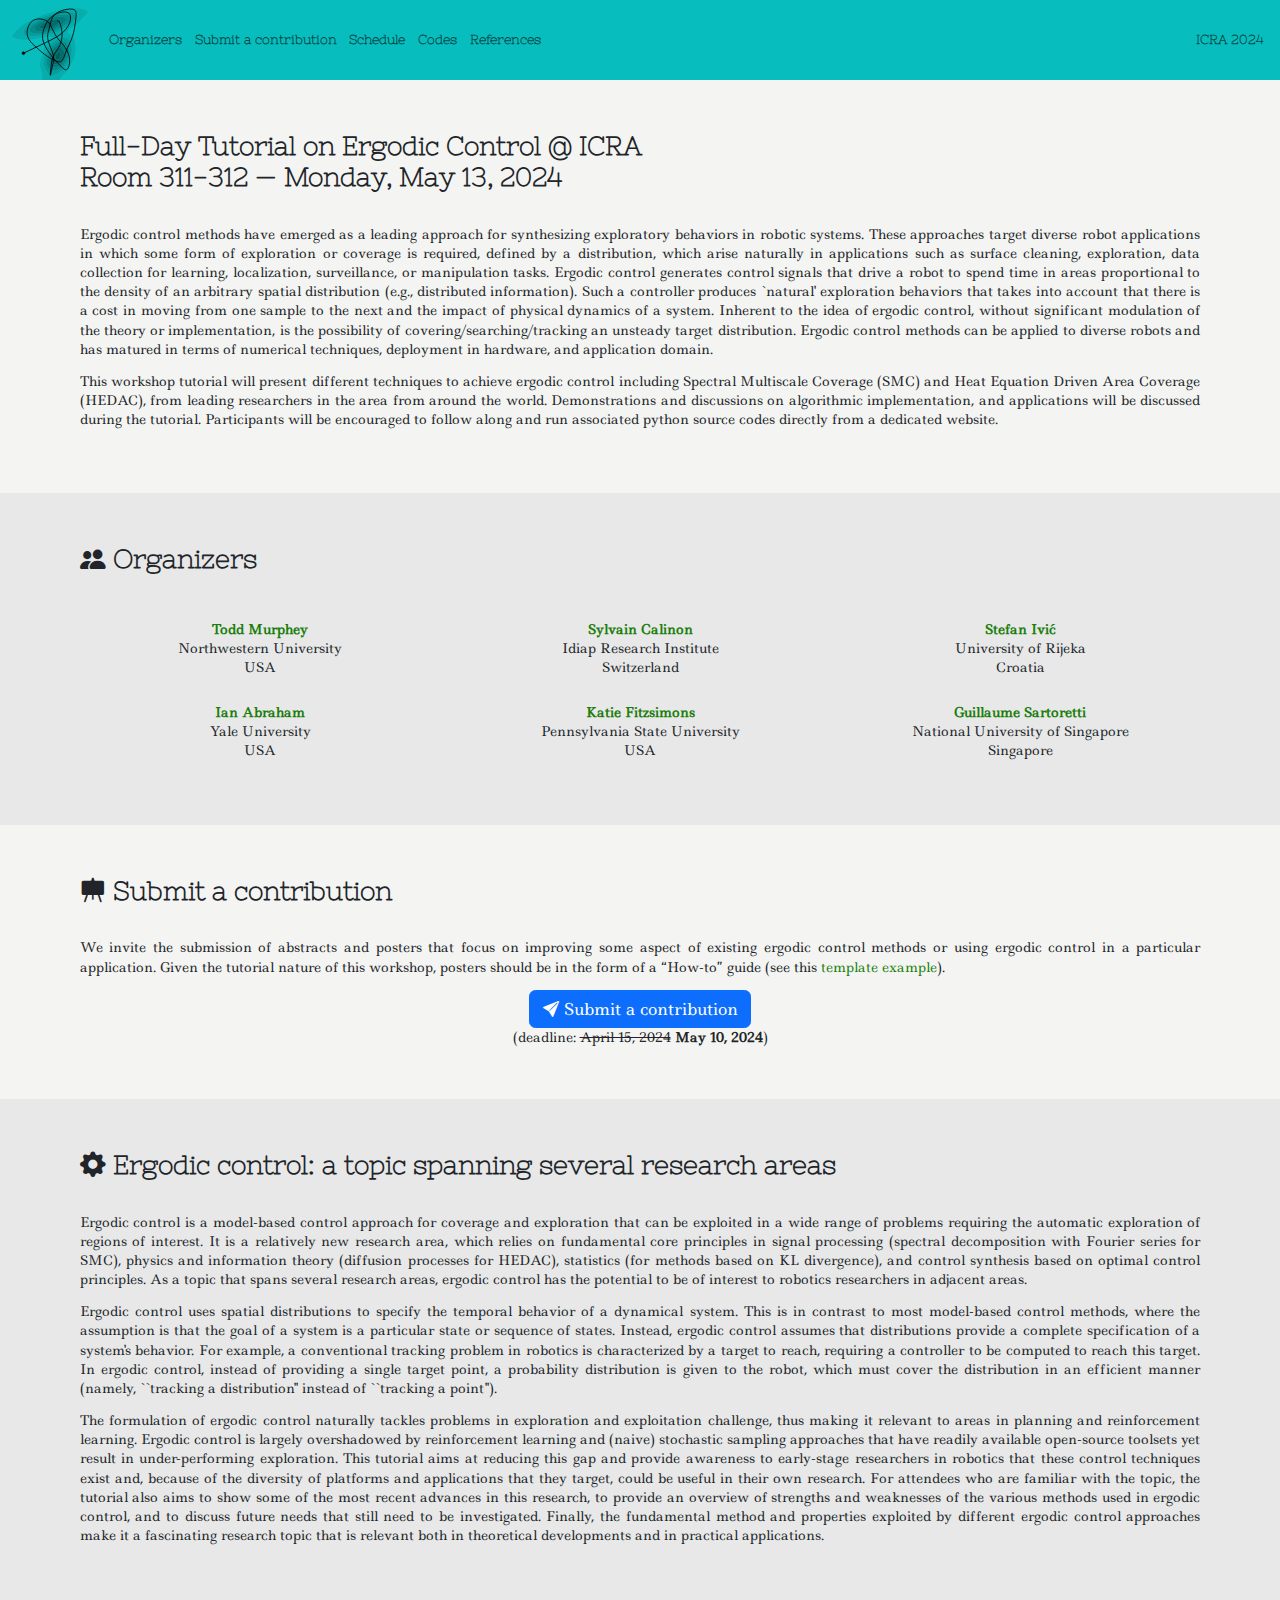
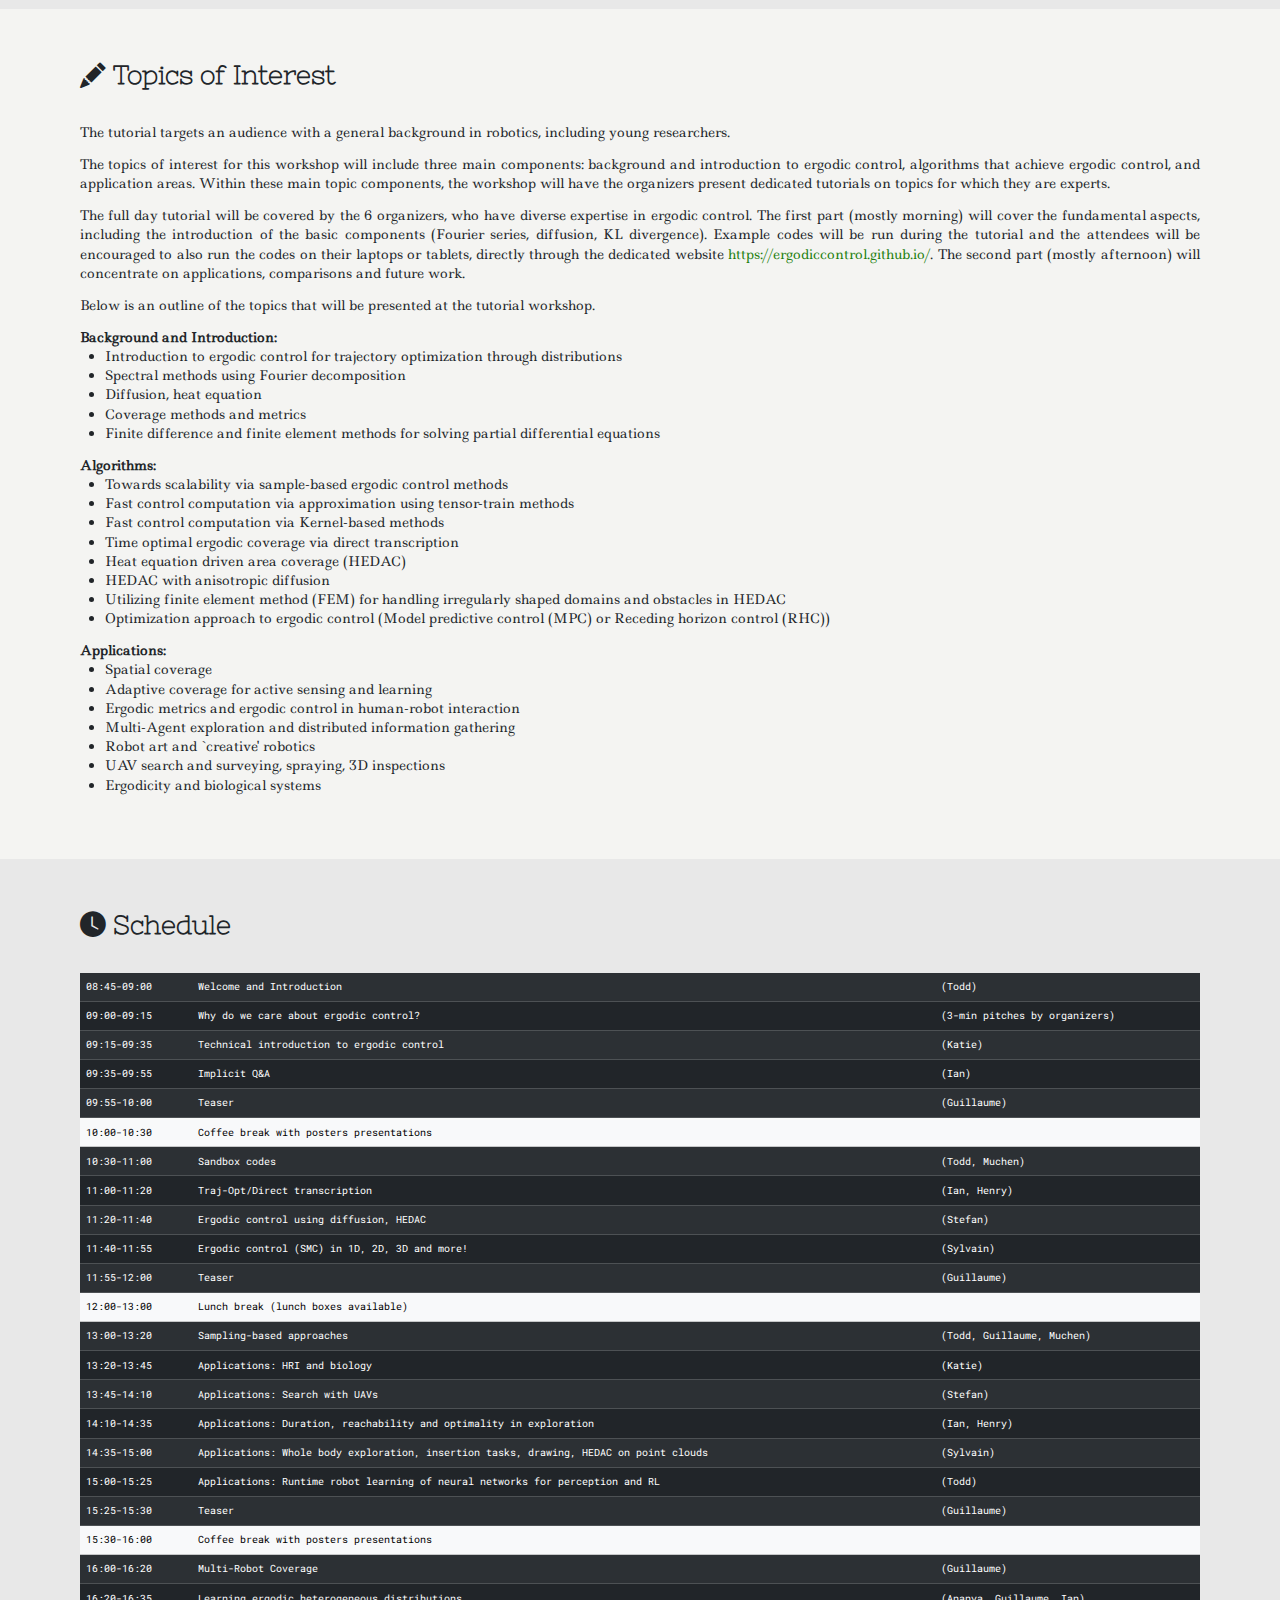
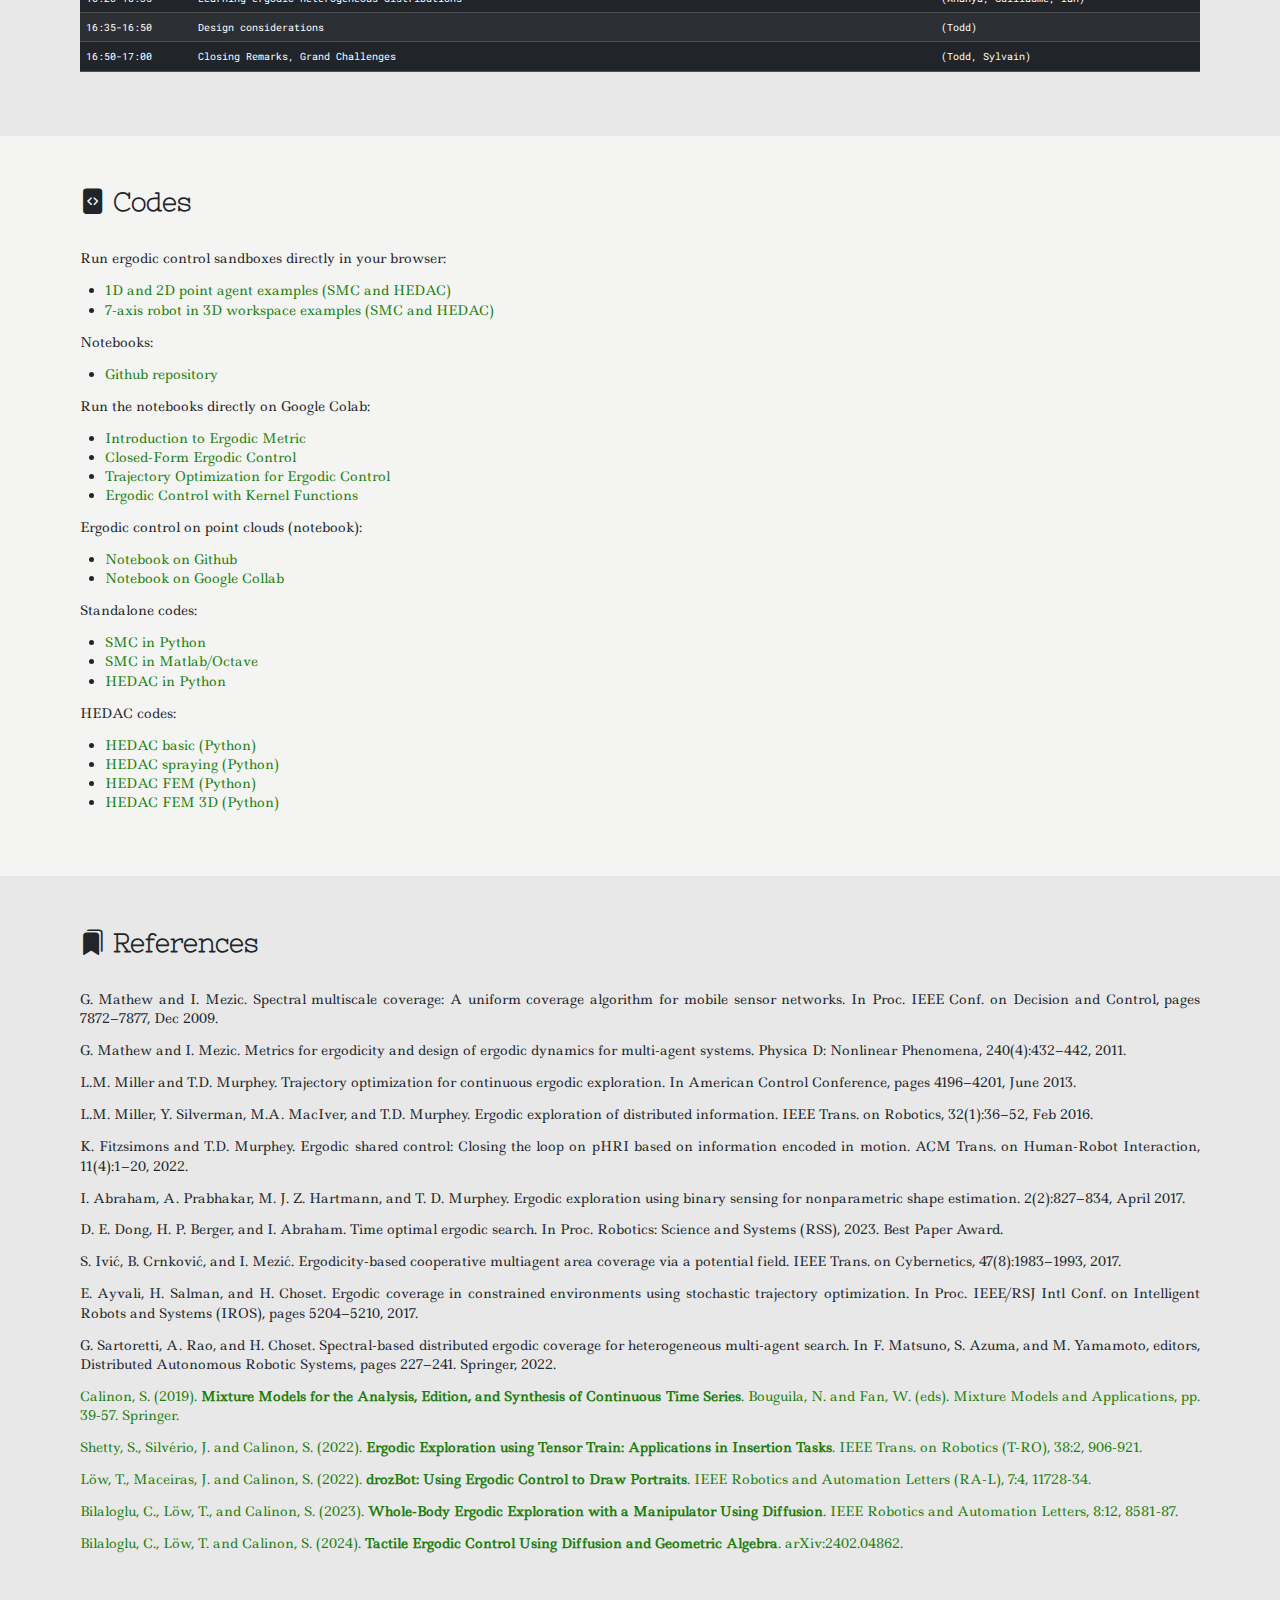
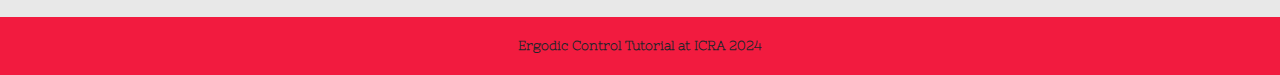
==== commit 01ae91f7: "HEDAC codes added" ====
--- a/index.html
+++ b/index.html
@@ -254,7 +254,7 @@
     </tr>
     <tr>
       <td>11:40-11:55</td>
-      <td>Ergodic control in 1D, 2D, 3D and more!</td>
+      <td>Ergodic control (SMC) in 1D, 2D, 3D and more!</td>
       <td>(Sylvain)</td>
     </tr>
     
@@ -370,6 +370,14 @@
 <li><a href="https://gitlab.idiap.ch/rli/robotics-codes-from-scratch/-/blob/master/python/ergodic_control_SMC.py" target="_blank">SMC in Python</a></li>
 <li><a href="https://gitlab.idiap.ch/rli/robotics-codes-from-scratch/-/blob/master/matlab/ergodic_control_SMC.m" target="_blank">SMC in Matlab/Octave</a></li>
 <li><a href="https://gitlab.idiap.ch/rli/robotics-codes-from-scratch/-/blob/master/python/ergodic_control_HEDAC.py" target="_blank">HEDAC in Python</a></li>
+</ul>
+</p>
+<p>HEDAC codes:<br>
+<ul>
+<li><a href="https://gitlab.com/sivic/icra2024-hedac/-/tree/main/hedac_basic" target="_blank">HEDAC basic (Python)</a></li>
+<li><a href="https://gitlab.com/sivic/icra2024-hedac/-/tree/main/hedac_spraying" target="_blank">HEDAC spraying (Python)</a></li>
+<li><a href="https://gitlab.com/sivic/icra2024-hedac/-/tree/main/hedac_fem" target="_blank">HEDAC FEM (Python)</a></li>
+<li><a href="https://gitlab.com/sivic/icra2024-hedac/-/tree/main/hedac_fem3d" target="_blank">HEDAC FEM 3D (Python)</a></li>
 </ul>
 </p>
 </div>
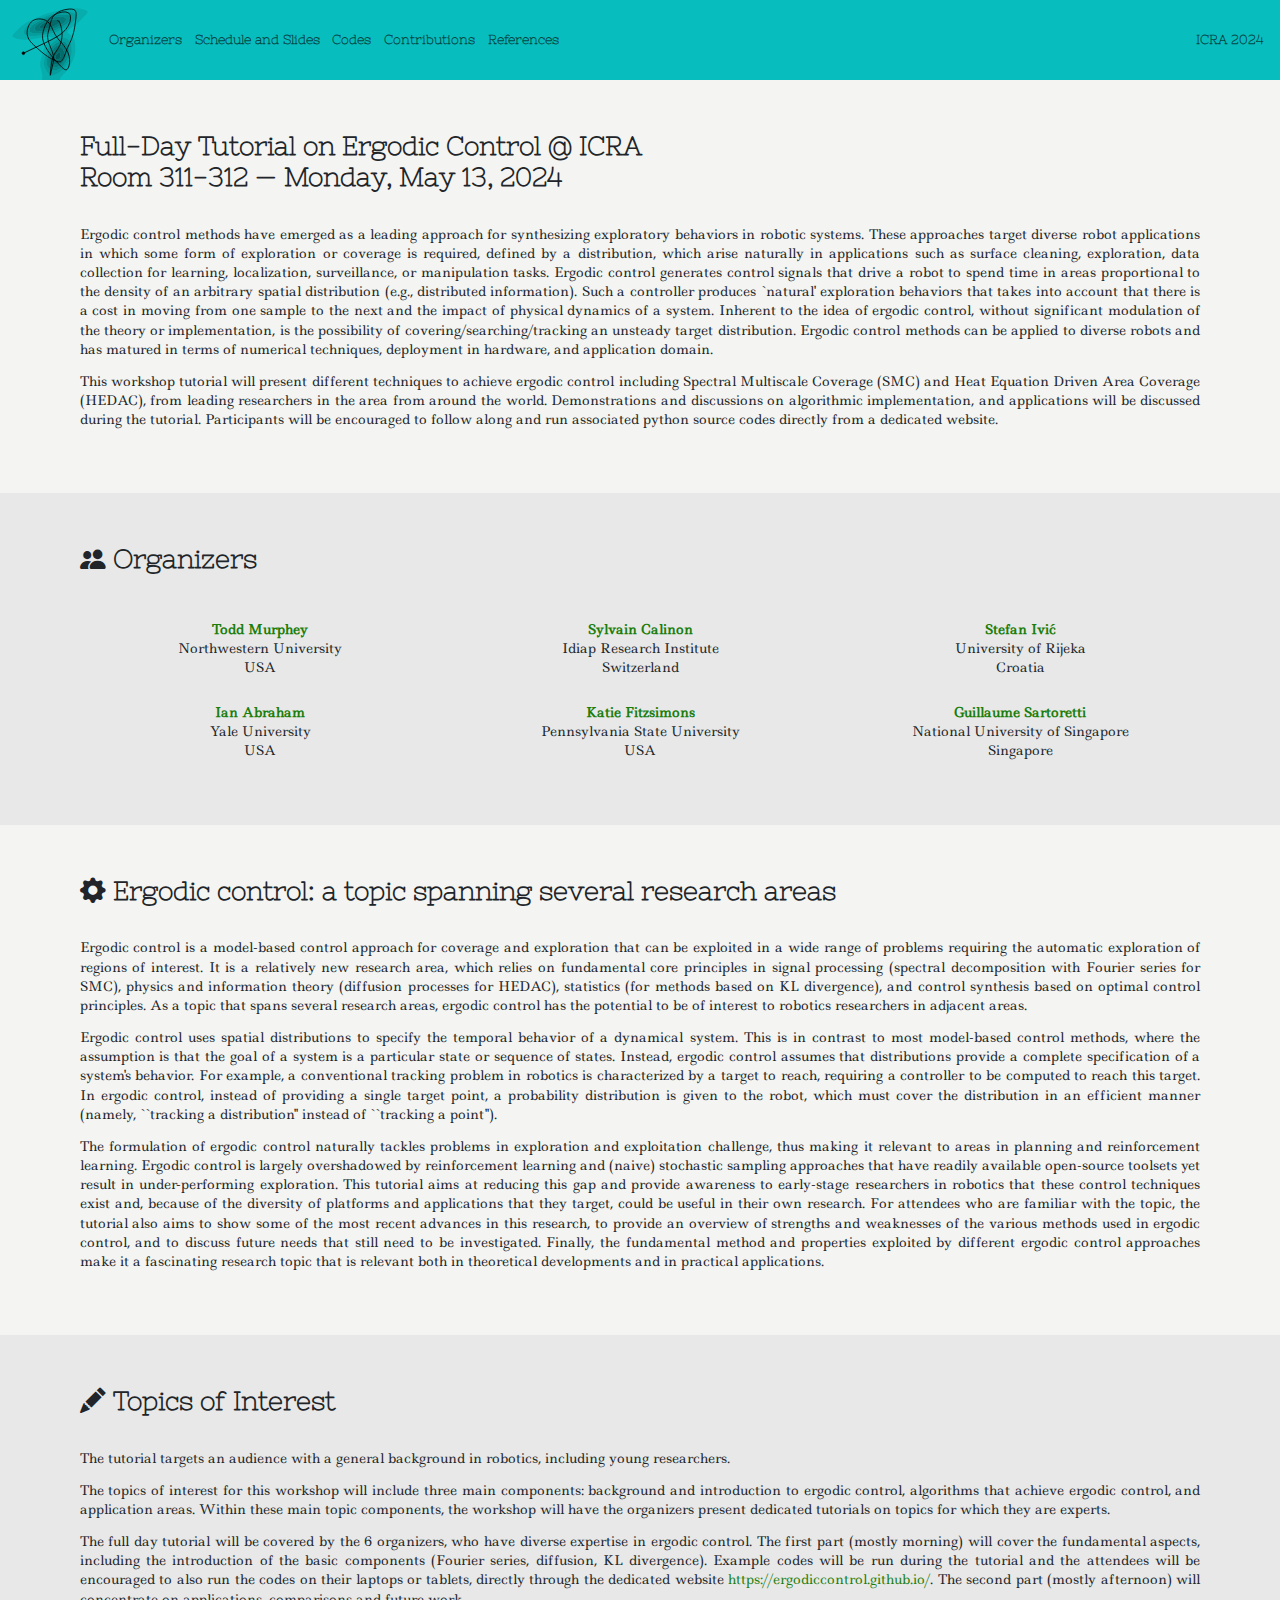
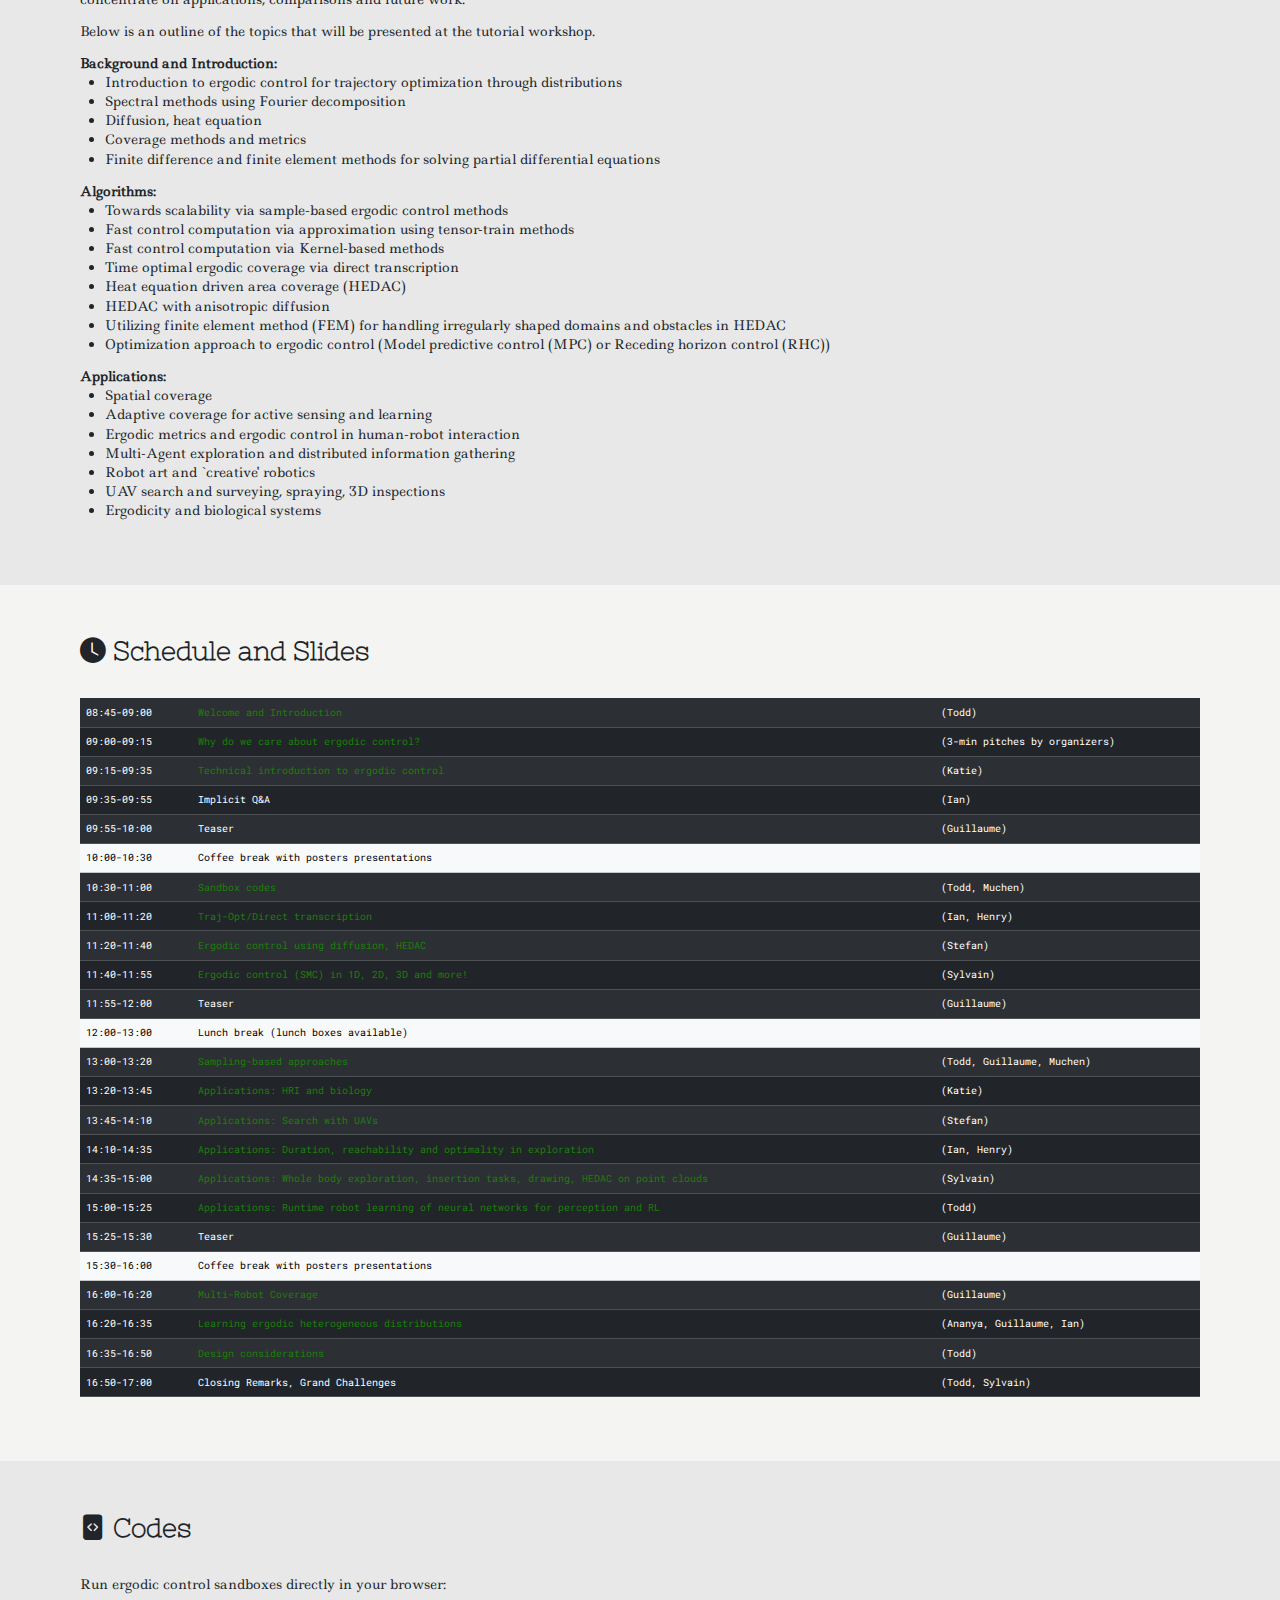
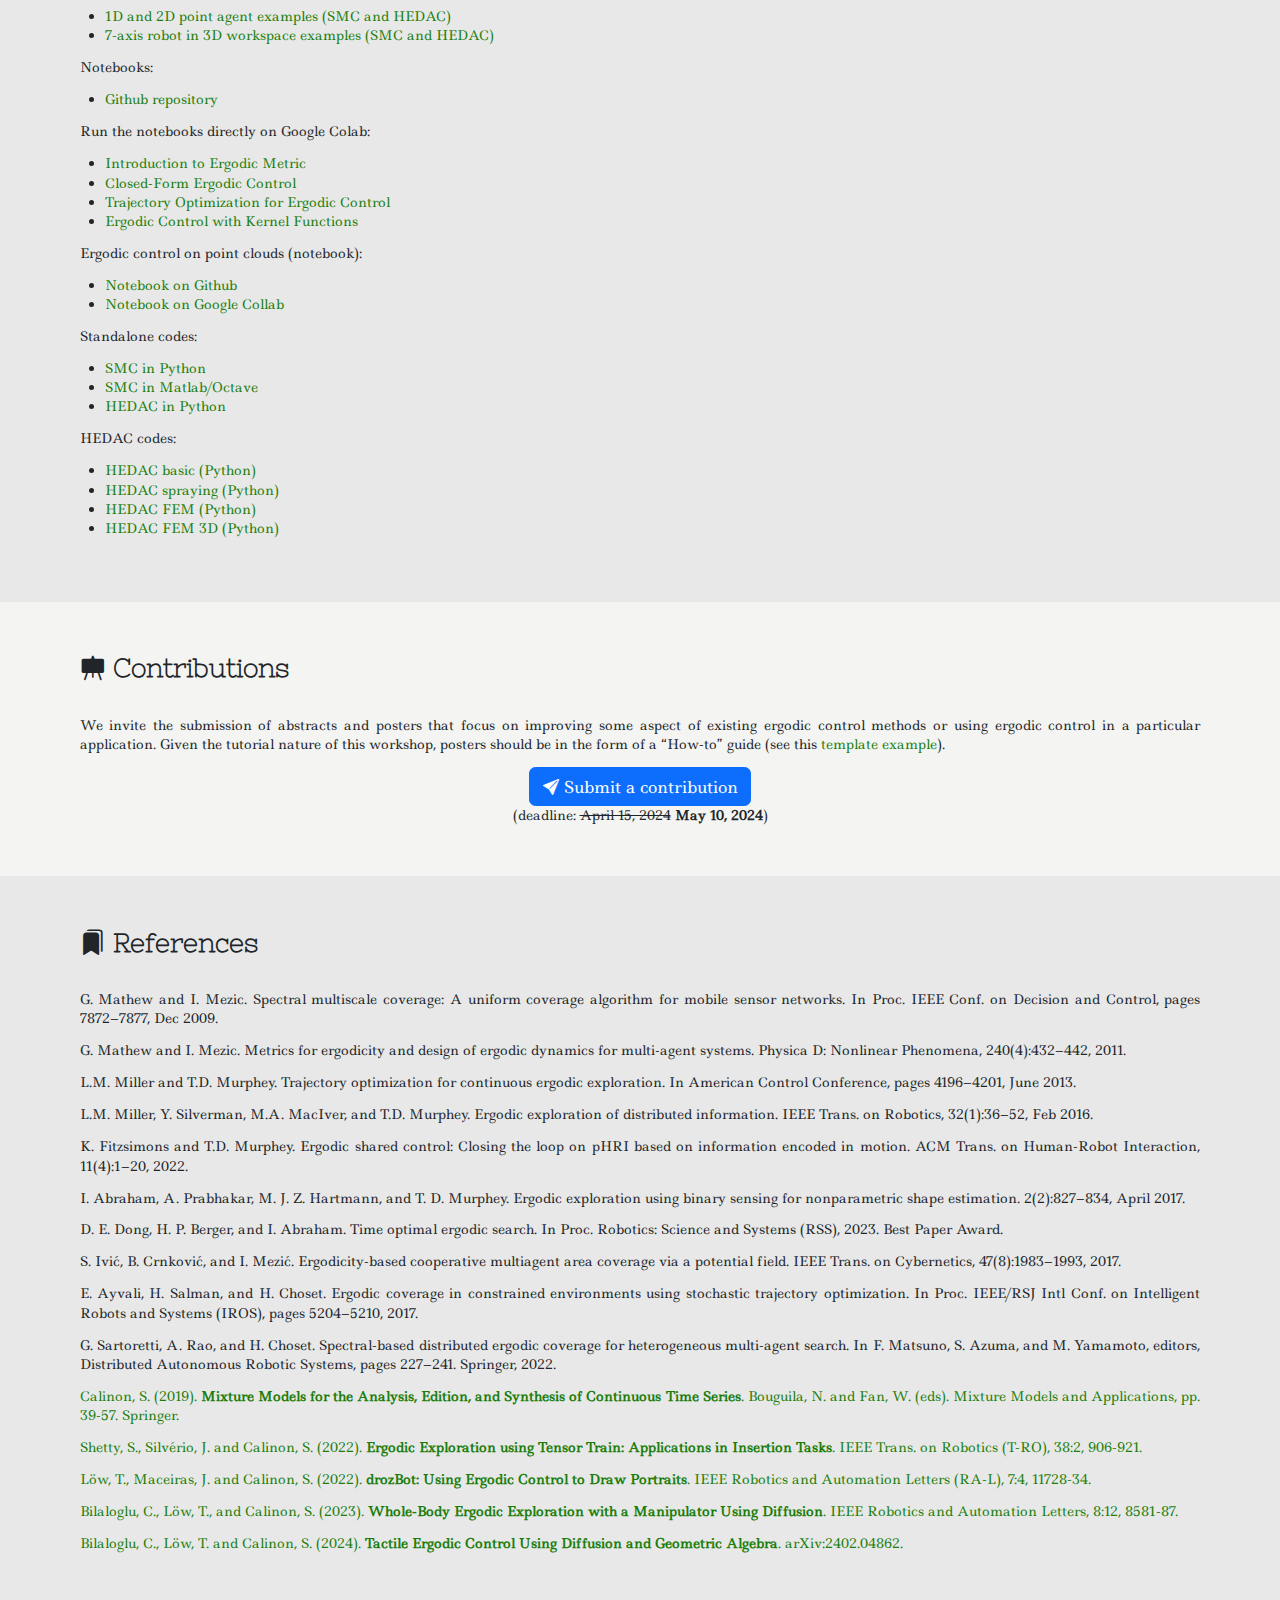
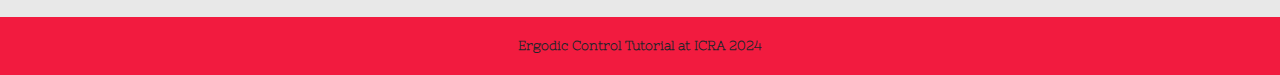
==== commit 74e0b19b: "pdf added" ====
--- a/index.html
+++ b/index.html
@@ -45,13 +45,13 @@
 				  <a class="nav-link js-scroll-trigger" href="#Organizers">Organizers</a>
 				</li>
 				<li class="nav-item">
-				  <a class="nav-link js-scroll-trigger" href="#Submit">Submit a contribution</a>
-				</li>
-				<li class="nav-item">
-				  <a class="nav-link js-scroll-trigger" href="#Schedule">Schedule</a>
+				  <a class="nav-link js-scroll-trigger" href="#Schedule">Schedule and Slides</a>
 				</li>
 				<li class="nav-item">
 				  <a class="nav-link js-scroll-trigger" href="#Codes">Codes</a>
+				</li>
+				<li class="nav-item">
+				  <a class="nav-link js-scroll-trigger" href="#Submit">Contributions</a>
 				</li>
 				<li class="nav-item">
 				  <a class="nav-link js-scroll-trigger" href="#References">References</a>
@@ -122,19 +122,8 @@
 </section>
 
 
-<section id="Submit" class="mybg-light">
-<div class="container">
-<h2><i class="bi bi-easel-fill"></i> Submit a contribution</h2>
-<p>We invite the submission of abstracts and posters that focus on improving some aspect of existing ergodic control methods or using ergodic control in a particular application. Given the tutorial nature of this workshop, posters should be in the form of a “How-to” guide (see this <a href="https://docs.google.com/presentation/d/1hpiLaflISqyEmNc-4lQcTLqCodkFEQMr/edit?usp=drivesdk&ouid=102661085042373058039&rtpof=true&sd=true" target="_blank">template example</a>).
-<center>
-<a href="https://forms.gle/2vTnTxsYN1YxjCvQ8" target="_blank"><button class="btn btn-primary btn-lg" type="button"><i class="bi bi-send-fill"></i> Submit a contribution</button></a><br>
-(deadline: <s>April 15, 2024</s> <b>May 10, 2024</b>)
-</center>
-</div>
-</section>
-
-
-<section id="Research" class="mybg-dark">
+
+<section id="Research" class="mybg-light">
 <div class="container">
 <h2><i class="bi bi-gear-fill"></i> Ergodic control: a topic spanning several research areas</h2>
 <p>Ergodic control is a model-based control approach for coverage and exploration that can be exploited in a wide range of problems requiring the automatic exploration of regions of interest. 
@@ -154,7 +143,7 @@
 </section>
 
 
-<section id="Topics" class="mybg-light">
+<section id="Topics" class="mybg-dark">
 <div class="container">
 <h2><i class="bi bi-pencil-fill"></i> Topics of Interest</h2> 
 <!--bi-inboxes-fill-->
@@ -200,26 +189,26 @@
 </section>
 
 
-<section id="Schedule" class="mybg-dark">
-<div class="container">
-<h2><i class="bi bi-clock-fill"></i> Schedule</h2>
+<section id="Schedule" class="mybg-light">
+<div class="container">
+<h2><i class="bi bi-clock-fill"></i> Schedule and Slides</h2>
 
 <div class="table-responsive-lg">
 <table class="table table-dark table-striped mybg-schedule"> <!-- -->
   <tbody>
     <tr>
       <td>08:45-09:00</td>
-      <td>Welcome and Introduction</td>
+      <td><a href="pdfs/TutorialErgodicControl-ICRA2024-slides-deck01.pdf" target="_blank">Welcome and Introduction</a></td>
       <td>(Todd)</td>
     </tr>
     <tr>
       <td>09:00-09:15</td>
-      <td>Why do we care about ergodic control?</td>
+      <td><a href="pdfs/TutorialErgodicControl-ICRA2024-slides-deck01.pdf" target="_blank">Why do we care about ergodic control?</a></td>
       <td>(3-min pitches by organizers)</td>
     </tr>
     <tr>
       <td>09:15-09:35</td>
-      <td>Technical introduction to ergodic control</td>
+      <td><a href="pdfs/TutorialErgodicControl-ICRA2024-slides-deck02.pdf" target="_blank">Technical introduction to ergodic control</a></td>
       <td>(Katie)</td>
     </tr>
     <tr>
@@ -239,22 +228,22 @@
     </tr>
     <tr>
       <td>10:30-11:00</td>
-      <td>Sandbox codes</td>
+      <td><a href="pdfs/TutorialErgodicControl-ICRA2024-slides-deck03.pdf" target="_blank">Sandbox codes</a></td>
       <td>(Todd, Muchen)</td>
     </tr>
     <tr>
       <td>11:00-11:20</td>
-      <td>Traj-Opt/Direct transcription</td>
+      <td><a href="pdfs/TutorialErgodicControl-ICRA2024-slides-deck04.pdf" target="_blank">Traj-Opt/Direct transcription</a></td>
       <td>(Ian, Henry)</td>
     </tr>
     <tr>
       <td>11:20-11:40</td>
-      <td>Ergodic control using diffusion, HEDAC</td>
+      <td><a href="pdfs/TutorialErgodicControl-ICRA2024-slides-deck05.pdf" target="_blank">Ergodic control using diffusion, HEDAC</a></td>
       <td>(Stefan)</td>
     </tr>
     <tr>
       <td>11:40-11:55</td>
-      <td>Ergodic control (SMC) in 1D, 2D, 3D and more!</td>
+      <td><a href="pdfs/TutorialErgodicControl-ICRA2024-slides-deck06.pdf" target="_blank">Ergodic control (SMC) in 1D, 2D, 3D and more!</a></td>
       <td>(Sylvain)</td>
     </tr>
     
@@ -270,32 +259,32 @@
     </tr>
     <tr>
       <td>13:00-13:20</td>
-      <td>Sampling-based approaches</td>
+      <td><a href="pdfs/TutorialErgodicControl-ICRA2024-slides-deck07.pdf" target="_blank">Sampling-based approaches</a></td>
       <td>(Todd, Guillaume, Muchen)</td>
     </tr>
     <tr>
       <td>13:20-13:45</td>
-      <td>Applications: HRI and biology</td>
+      <td><a href="pdfs/TutorialErgodicControl-ICRA2024-slides-deck08.pdf" target="_blank">Applications: HRI and biology</a></td>
       <td>(Katie)</td>
     </tr>
     <tr>
       <td>13:45-14:10</td>
-      <td>Applications: Search with UAVs</td>
+      <td><a href="pdfs/TutorialErgodicControl-ICRA2024-slides-deck09.pdf" target="_blank">Applications: Search with UAVs</a></td>
       <td>(Stefan)</td>
     </tr>
     <tr>
       <td>14:10-14:35</td>
-      <td>Applications: Duration, reachability and optimality in exploration</td>
+      <td><a href="pdfs/TutorialErgodicControl-ICRA2024-slides-deck10.pdf" target="_blank">Applications: Duration, reachability and optimality in exploration</a></td>
       <td>(Ian, Henry)</td>
     </tr>
     <tr>
       <td>14:35-15:00</td>
-      <td>Applications: Whole body exploration, insertion tasks, drawing, HEDAC on point clouds</td>
+      <td><a href="pdfs/TutorialErgodicControl-ICRA2024-slides-deck11.pdf" target="_blank">Applications: Whole body exploration, insertion tasks, drawing, HEDAC on point clouds</a></td>
       <td>(Sylvain)</td>
     </tr>
     <tr>
       <td>15:00-15:25</td>
-      <td>Applications: Runtime robot learning of neural networks for perception and RL</td>
+      <td><a href="pdfs/TutorialErgodicControl-ICRA2024-slides-deck12.pdf" target="_blank">Applications: Runtime robot learning of neural networks for perception and RL</a></td>
       <td>(Todd)</td>
     </tr>
     <tr>
@@ -310,17 +299,17 @@
     </tr>
     <tr>
       <td>16:00-16:20</td>
-      <td>Multi-Robot Coverage</td>
+      <td><a href="pdfs/TutorialErgodicControl-ICRA2024-slides-deck13.pdf" target="_blank">Multi-Robot Coverage</a></td>
       <td>(Guillaume)</td>
     </tr>
     <tr>
       <td>16:20-16:35</td>
-      <td>Learning ergodic heterogeneous distributions</td>
+      <td><a href="pdfs/TutorialErgodicControl-ICRA2024-slides-deck14.pdf" target="_blank">Learning ergodic heterogeneous distributions</a></td>
       <td>(Ananya, Guillaume, Ian)</td>
     </tr>
     <tr>
       <td>16:35-16:50</td>
-      <td>Design considerations</td>
+      <td><a href="pdfs/TutorialErgodicControl-ICRA2024-slides-deck15.pdf" target="_blank">Design considerations</a></td>
       <td>(Todd)</td>
     </tr>
     <tr>
@@ -337,7 +326,7 @@
 </section>
 
 
-<section id="Codes" class="mybg-light">
+<section id="Codes" class="mybg-dark">
 <div class="container">
 <h2><i class="bi bi-file-code-fill"></i> Codes</h2>
 <p>Run ergodic control sandboxes directly in your browser:<br>
@@ -382,6 +371,19 @@
 </p>
 </div>
 </section>
+
+
+<section id="Submit" class="mybg-light">
+<div class="container">
+<h2><i class="bi bi-easel-fill"></i> Contributions</h2>
+<p>We invite the submission of abstracts and posters that focus on improving some aspect of existing ergodic control methods or using ergodic control in a particular application. Given the tutorial nature of this workshop, posters should be in the form of a “How-to” guide (see this <a href="https://docs.google.com/presentation/d/1hpiLaflISqyEmNc-4lQcTLqCodkFEQMr/edit?usp=drivesdk&ouid=102661085042373058039&rtpof=true&sd=true" target="_blank">template example</a>).
+<center>
+<a href="https://forms.gle/2vTnTxsYN1YxjCvQ8" target="_blank"><button class="btn btn-primary btn-lg" type="button"><i class="bi bi-send-fill"></i> Submit a contribution</button></a><br>
+(deadline: <s>April 15, 2024</s> <b>May 10, 2024</b>)
+</center>
+</div>
+</section>
+
 
 
 <section id="References" class="mybg-dark">
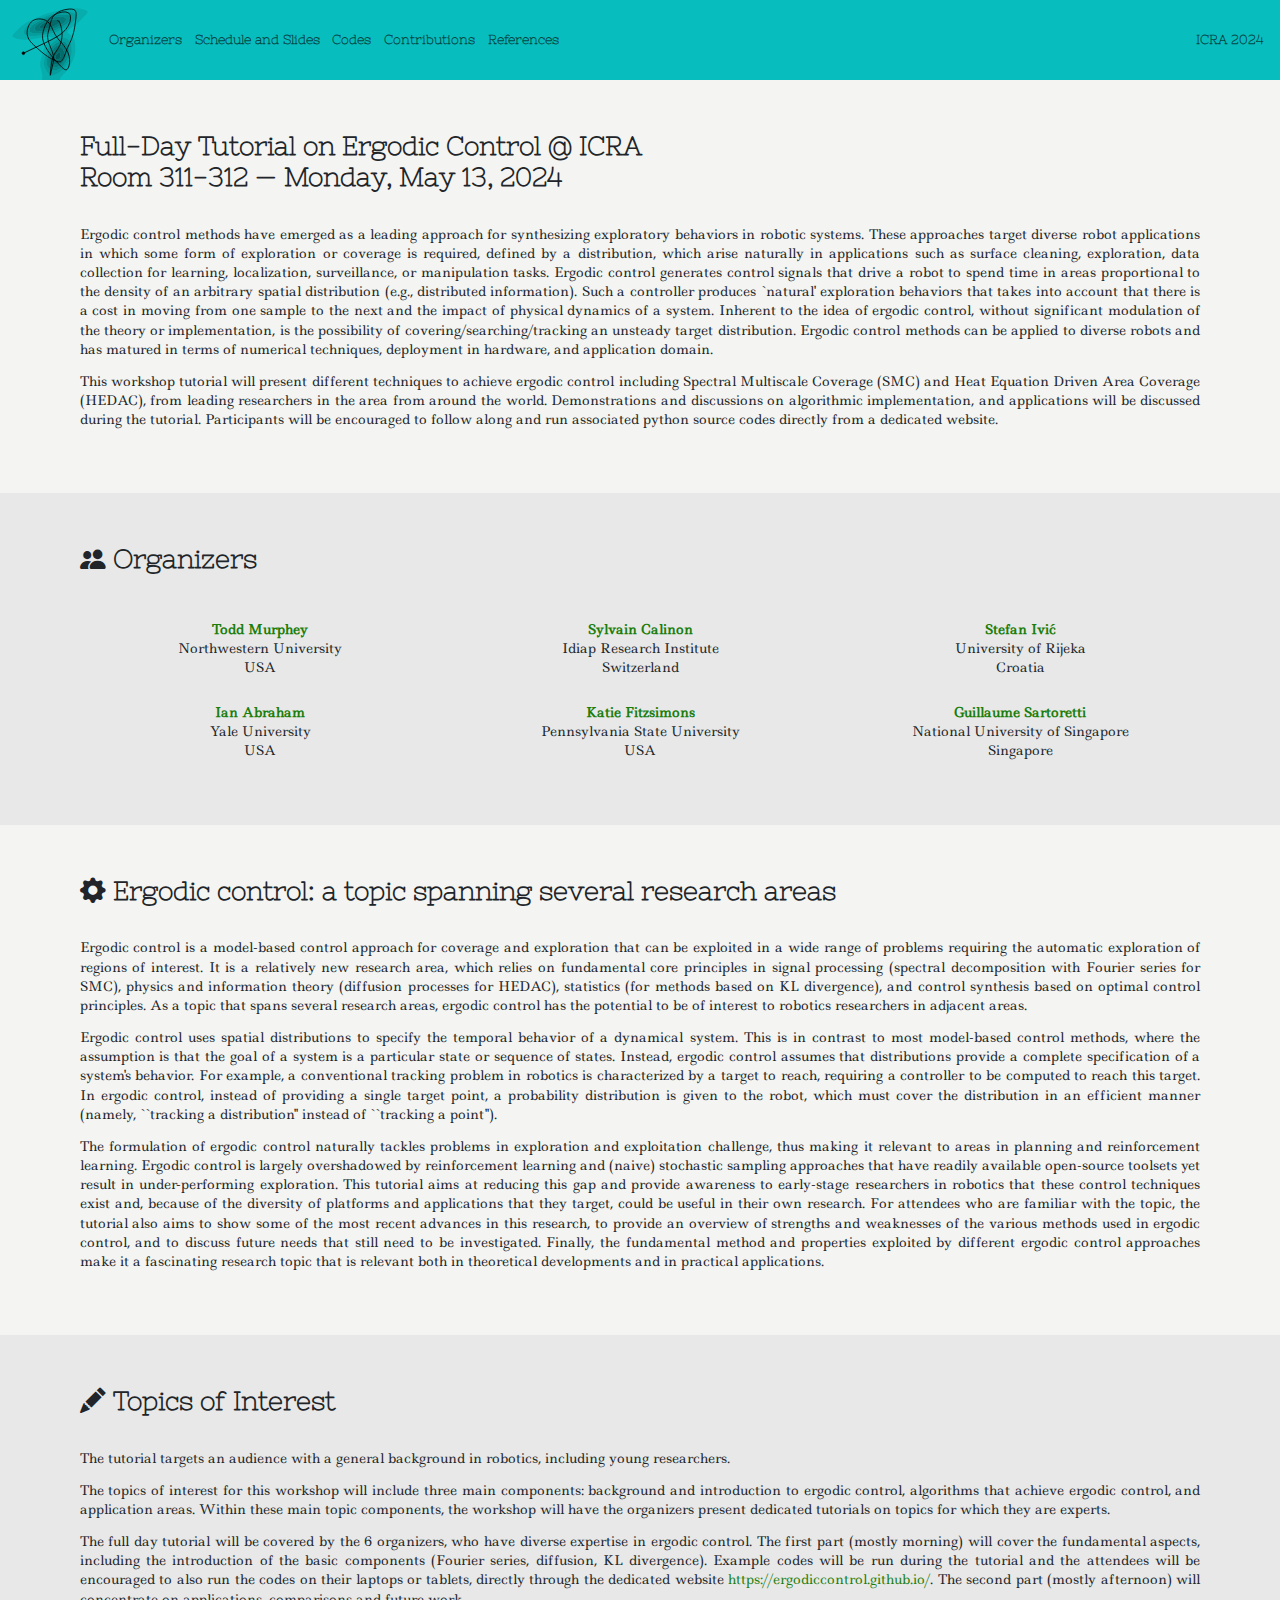
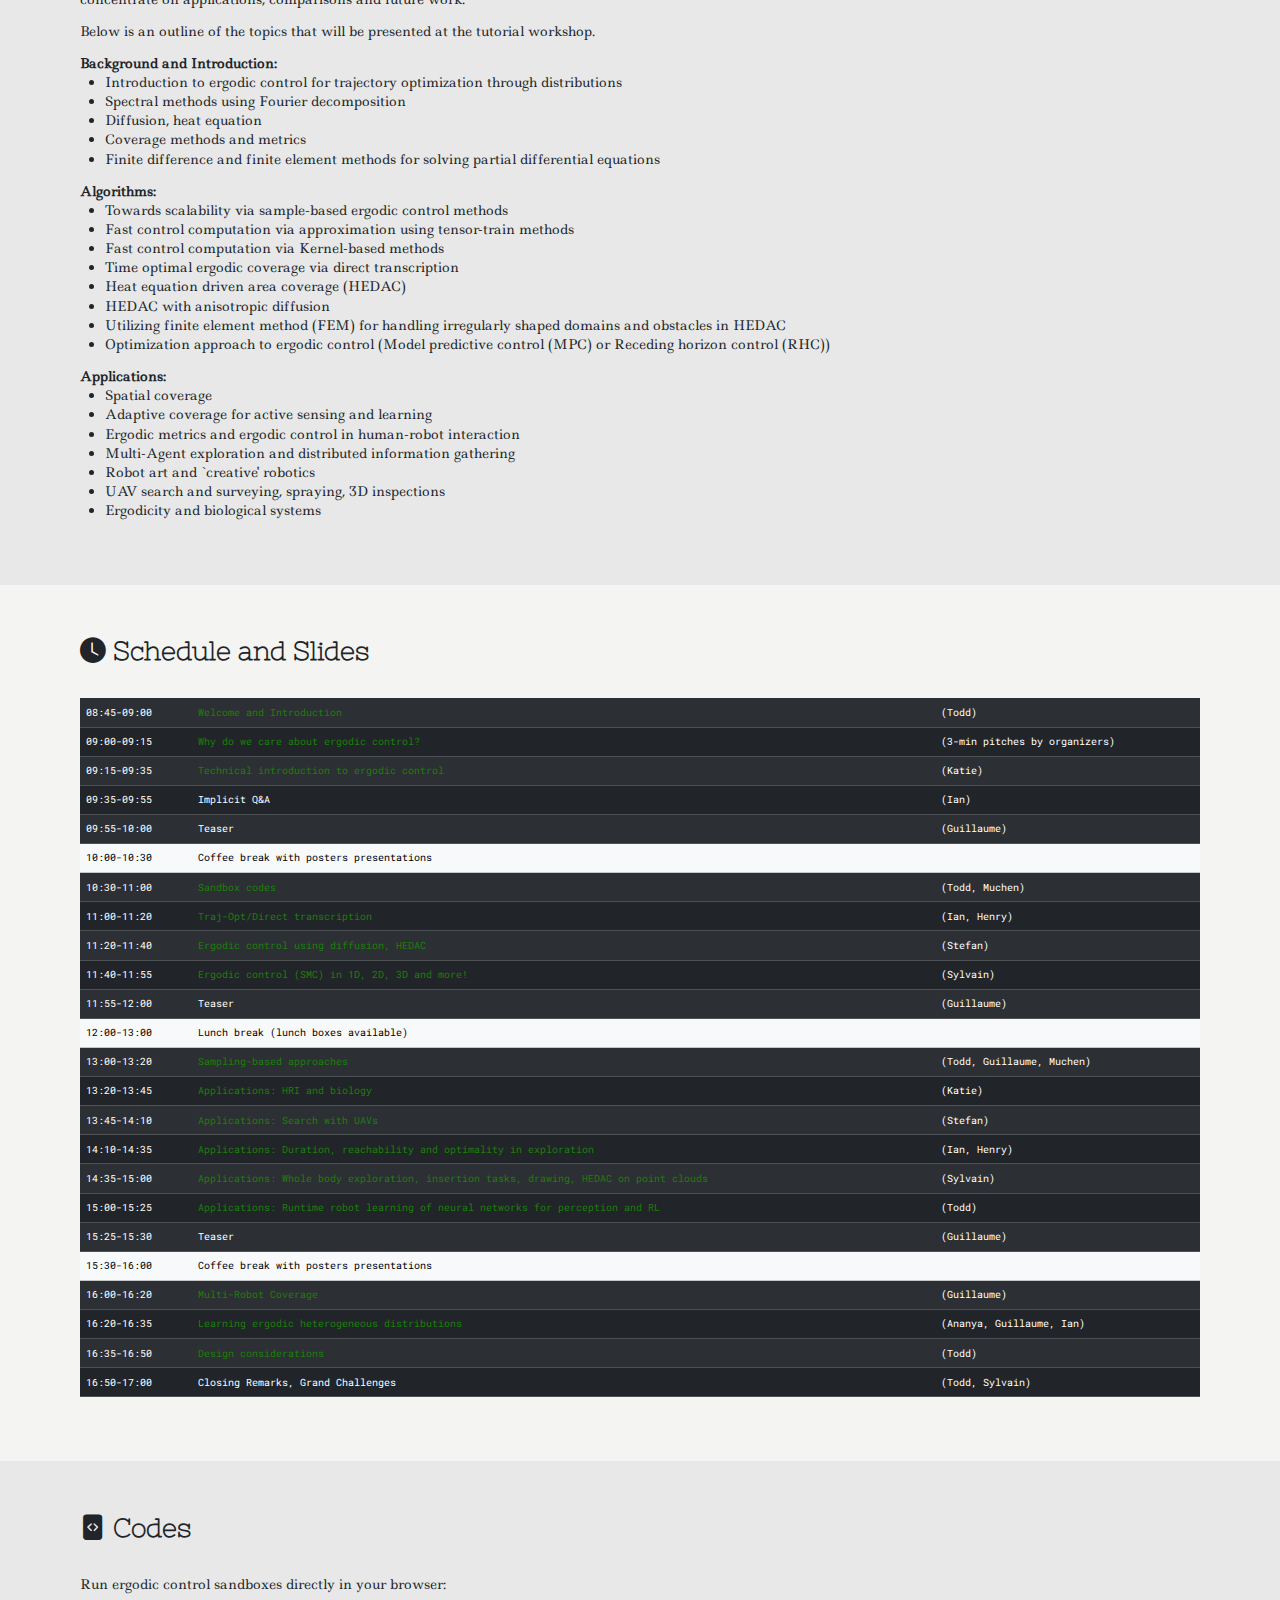
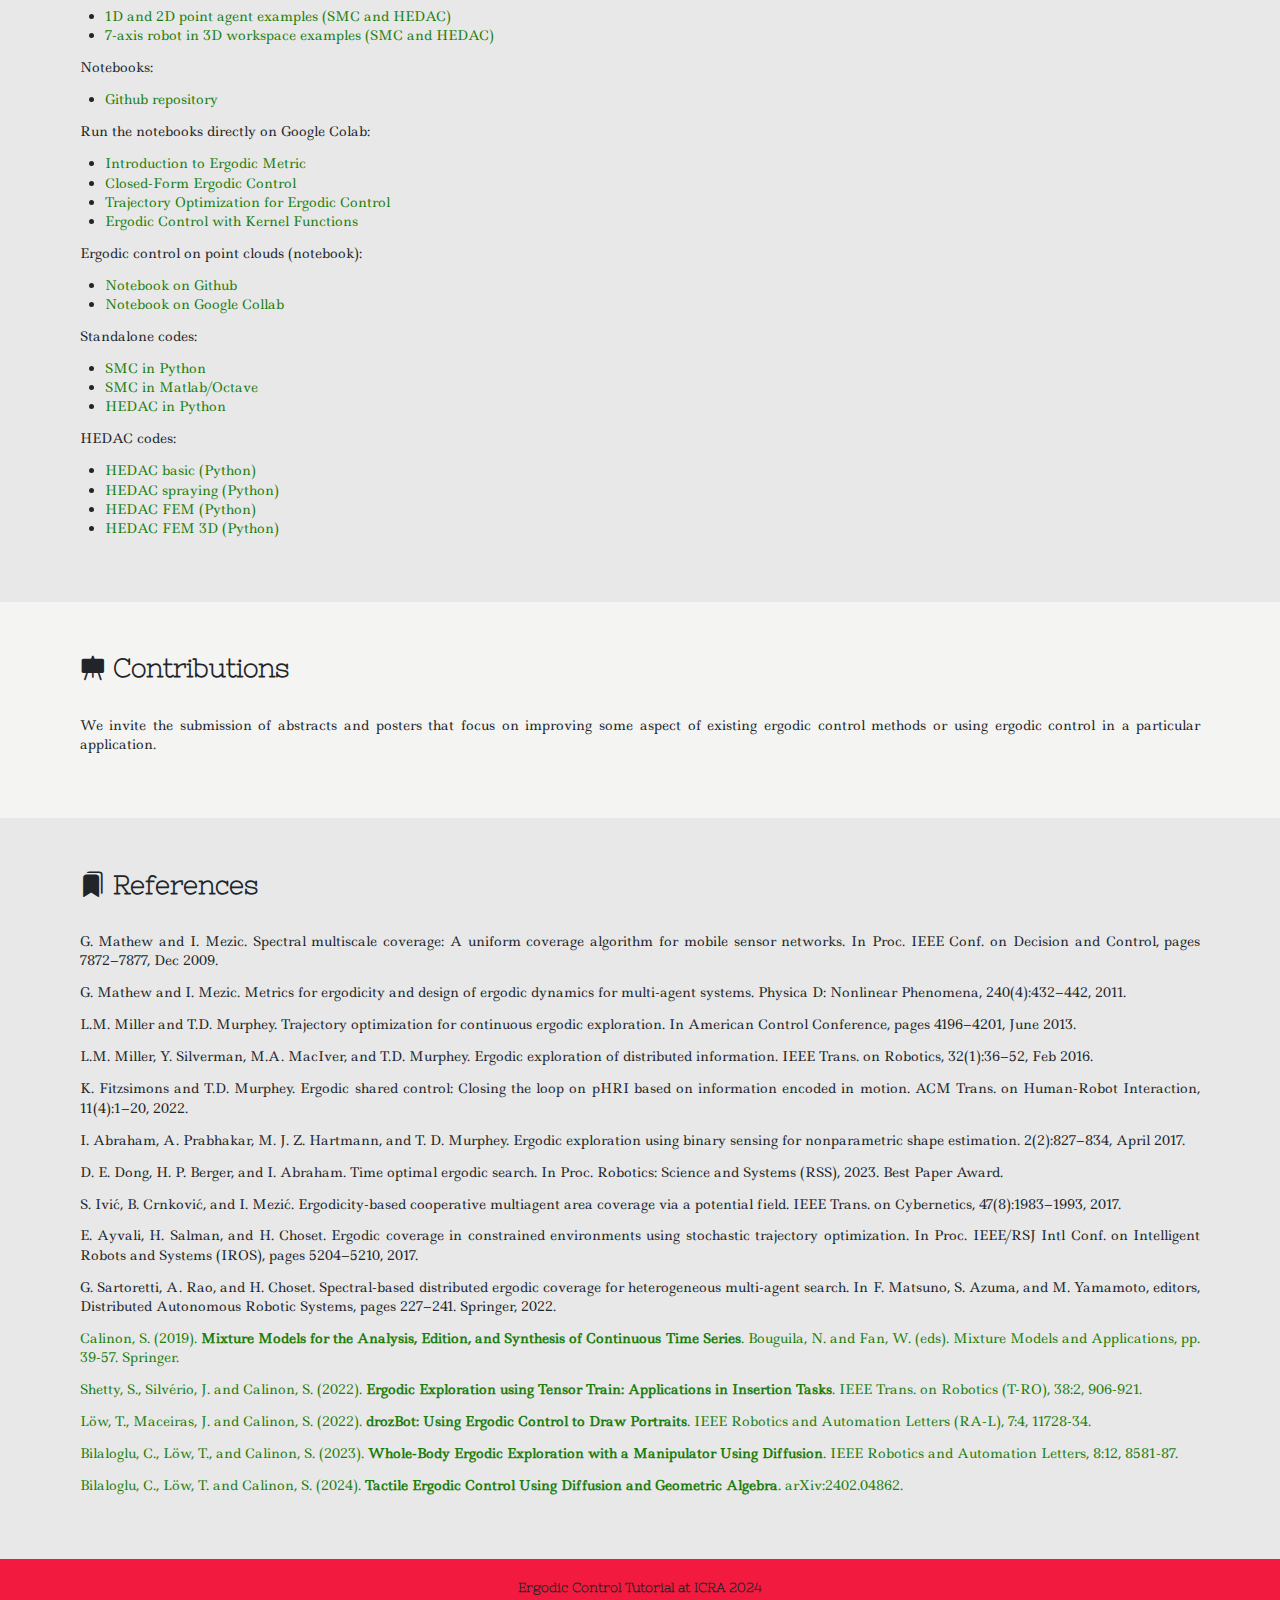
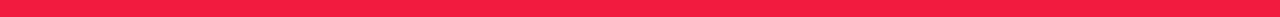
==== commit f3cffae6: "pdf added" ====
--- a/index.html
+++ b/index.html
@@ -376,11 +376,13 @@
 <section id="Submit" class="mybg-light">
 <div class="container">
 <h2><i class="bi bi-easel-fill"></i> Contributions</h2>
-<p>We invite the submission of abstracts and posters that focus on improving some aspect of existing ergodic control methods or using ergodic control in a particular application. Given the tutorial nature of this workshop, posters should be in the form of a “How-to” guide (see this <a href="https://docs.google.com/presentation/d/1hpiLaflISqyEmNc-4lQcTLqCodkFEQMr/edit?usp=drivesdk&ouid=102661085042373058039&rtpof=true&sd=true" target="_blank">template example</a>).
+<p>We invite the submission of abstracts and posters that focus on improving some aspect of existing ergodic control methods or using ergodic control in a particular application. 
+<!--
+Given the tutorial nature of this workshop, posters should be in the form of a “How-to” guide (see this <a href="https://docs.google.com/presentation/d/1hpiLaflISqyEmNc-4lQcTLqCodkFEQMr/edit?usp=drivesdk&ouid=102661085042373058039&rtpof=true&sd=true" target="_blank">template example</a>).
 <center>
 <a href="https://forms.gle/2vTnTxsYN1YxjCvQ8" target="_blank"><button class="btn btn-primary btn-lg" type="button"><i class="bi bi-send-fill"></i> Submit a contribution</button></a><br>
 (deadline: <s>April 15, 2024</s> <b>May 10, 2024</b>)
-</center>
+</center>-->
 </div>
 </section>
 
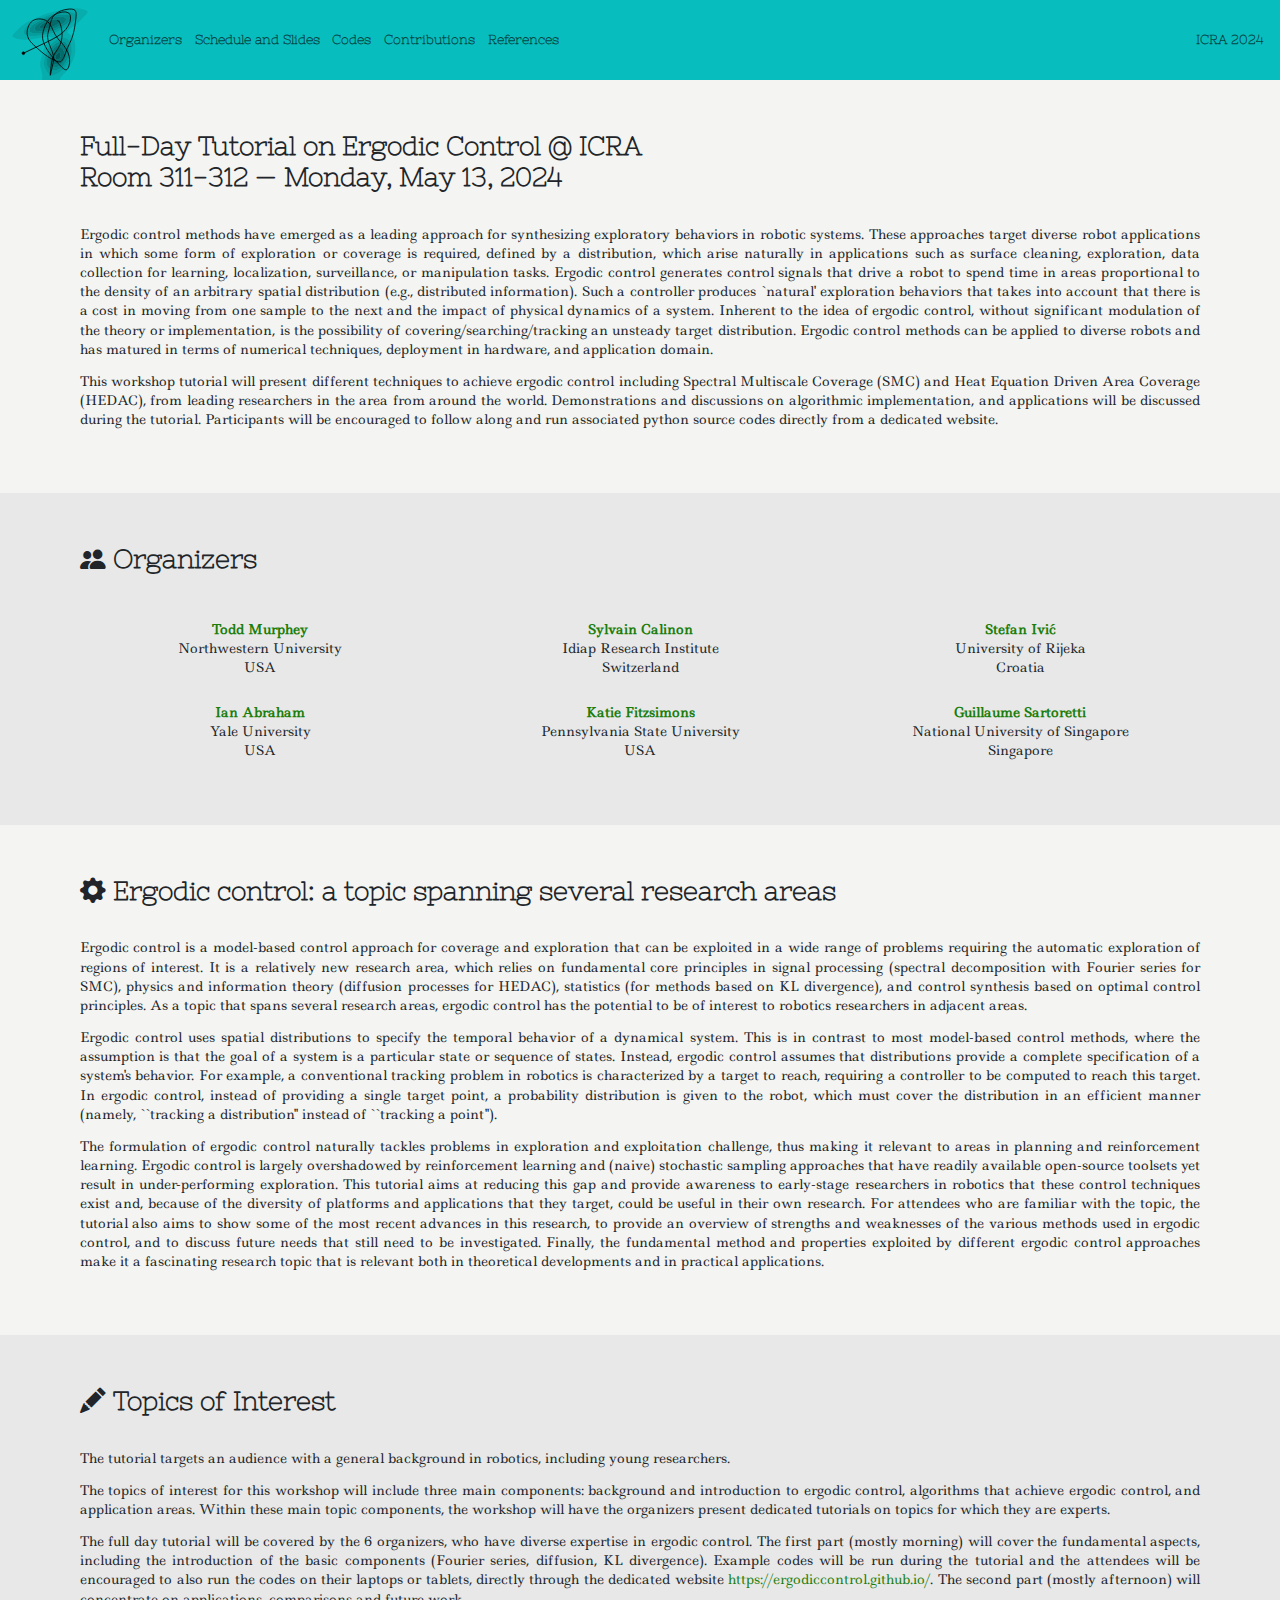
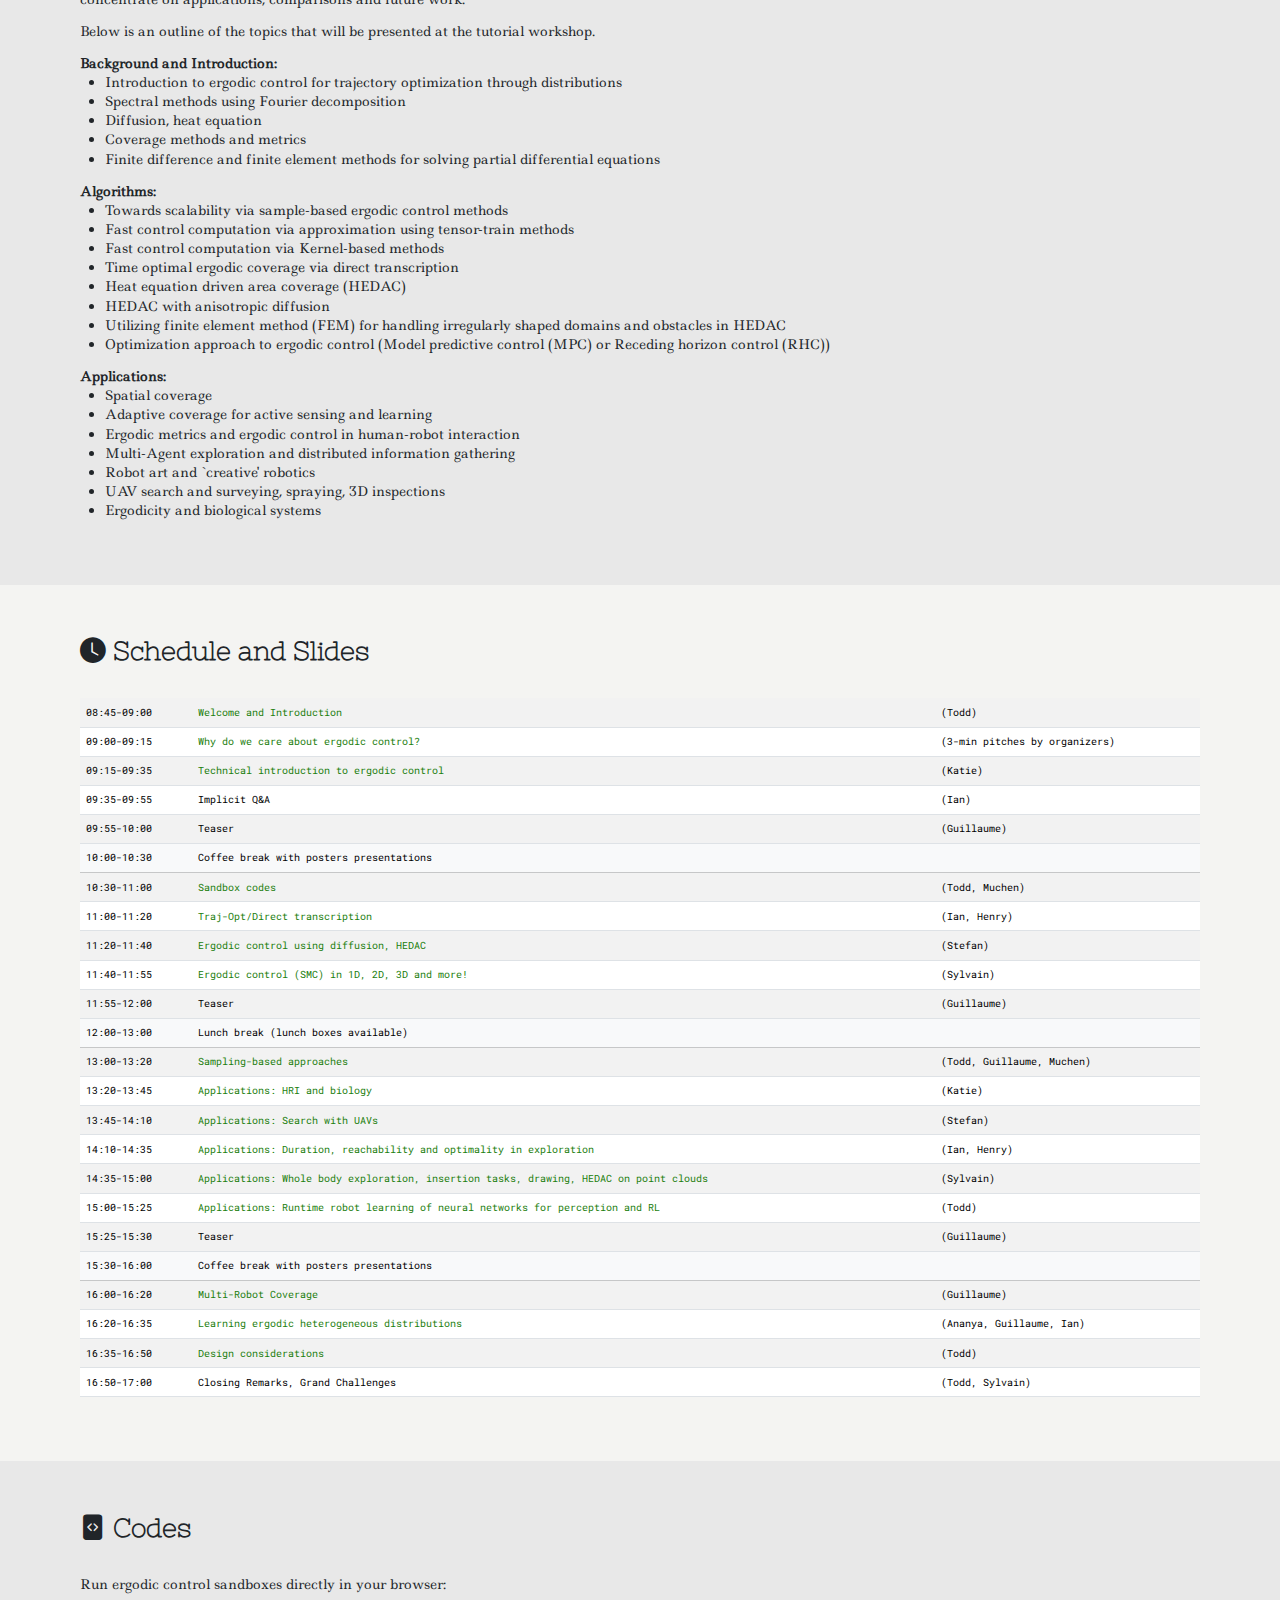
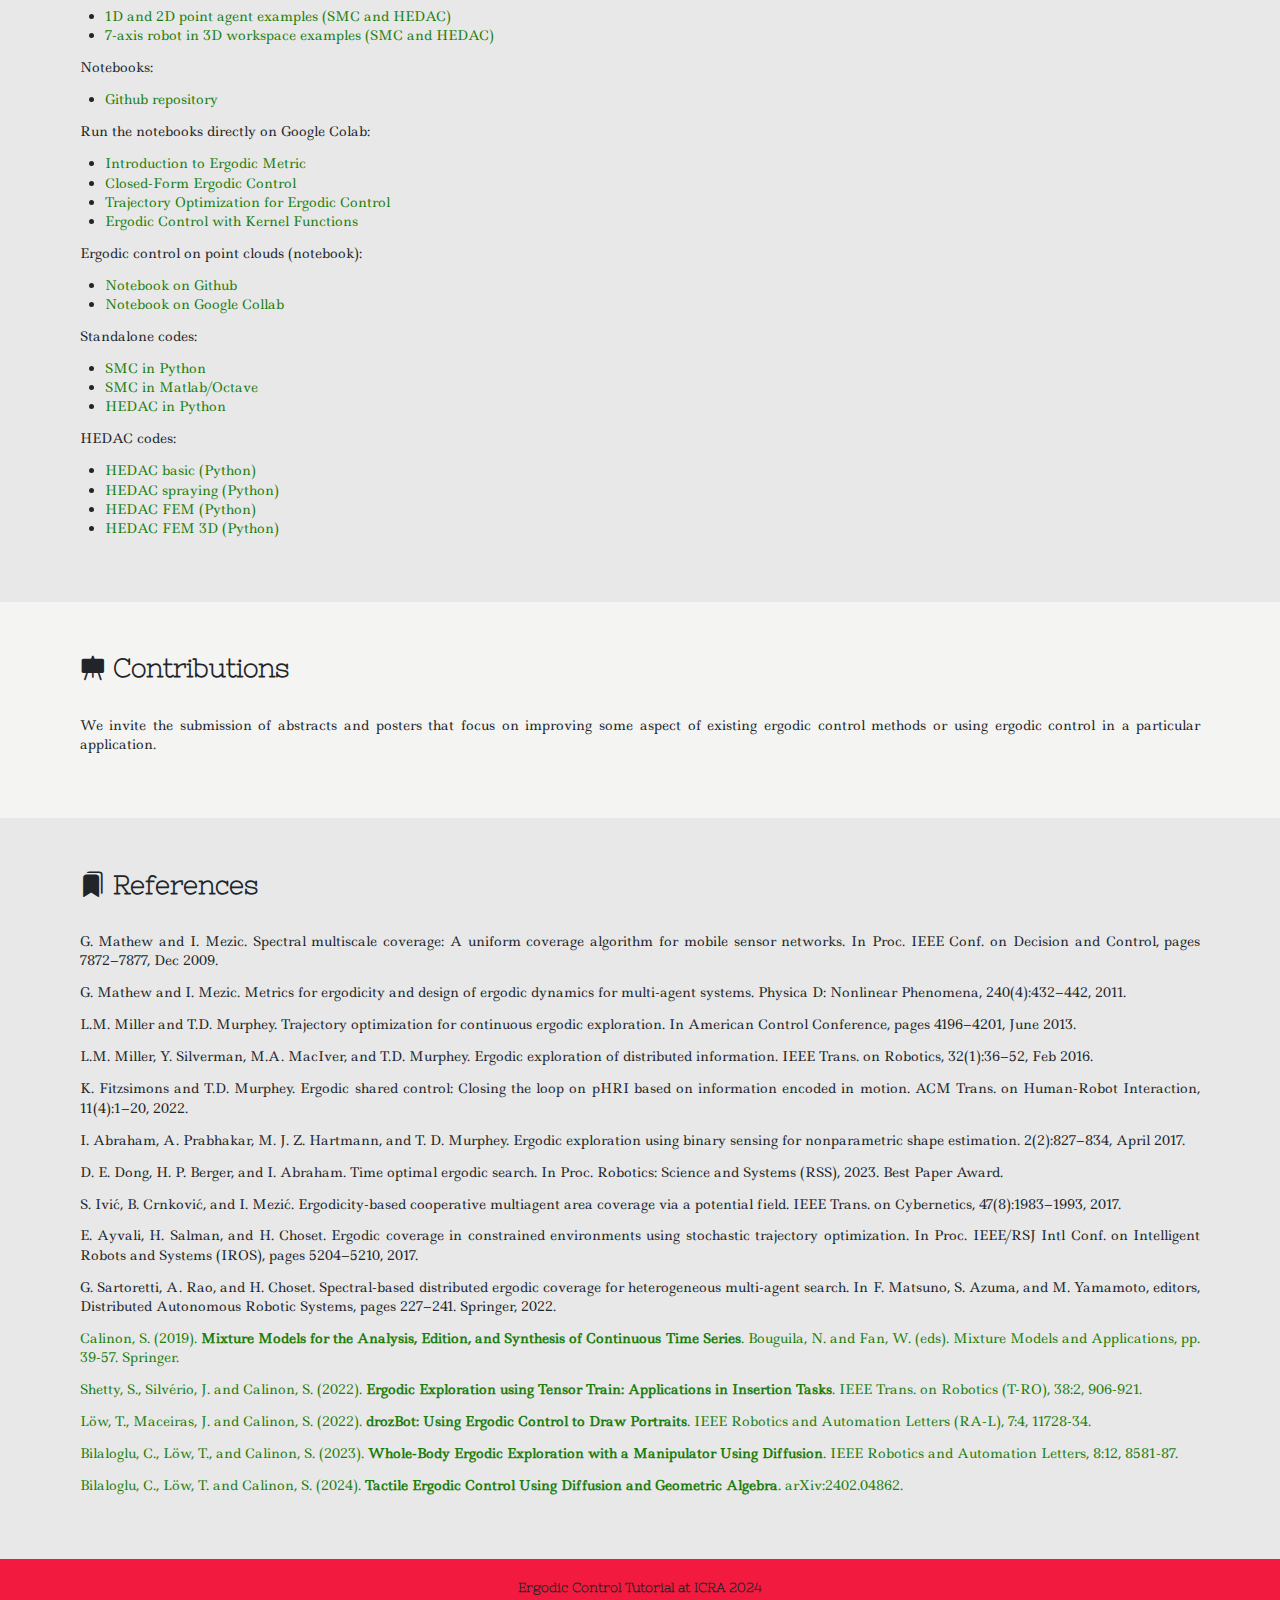
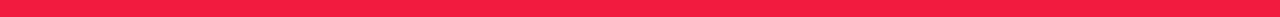
==== commit 91f54111: "pdf added" ====
--- a/index.html
+++ b/index.html
@@ -194,7 +194,7 @@
 <h2><i class="bi bi-clock-fill"></i> Schedule and Slides</h2>
 
 <div class="table-responsive-lg">
-<table class="table table-dark table-striped mybg-schedule"> <!-- -->
+<table class="table table-striped mybg-schedule"> <!-- -->
   <tbody>
     <tr>
       <td>08:45-09:00</td>
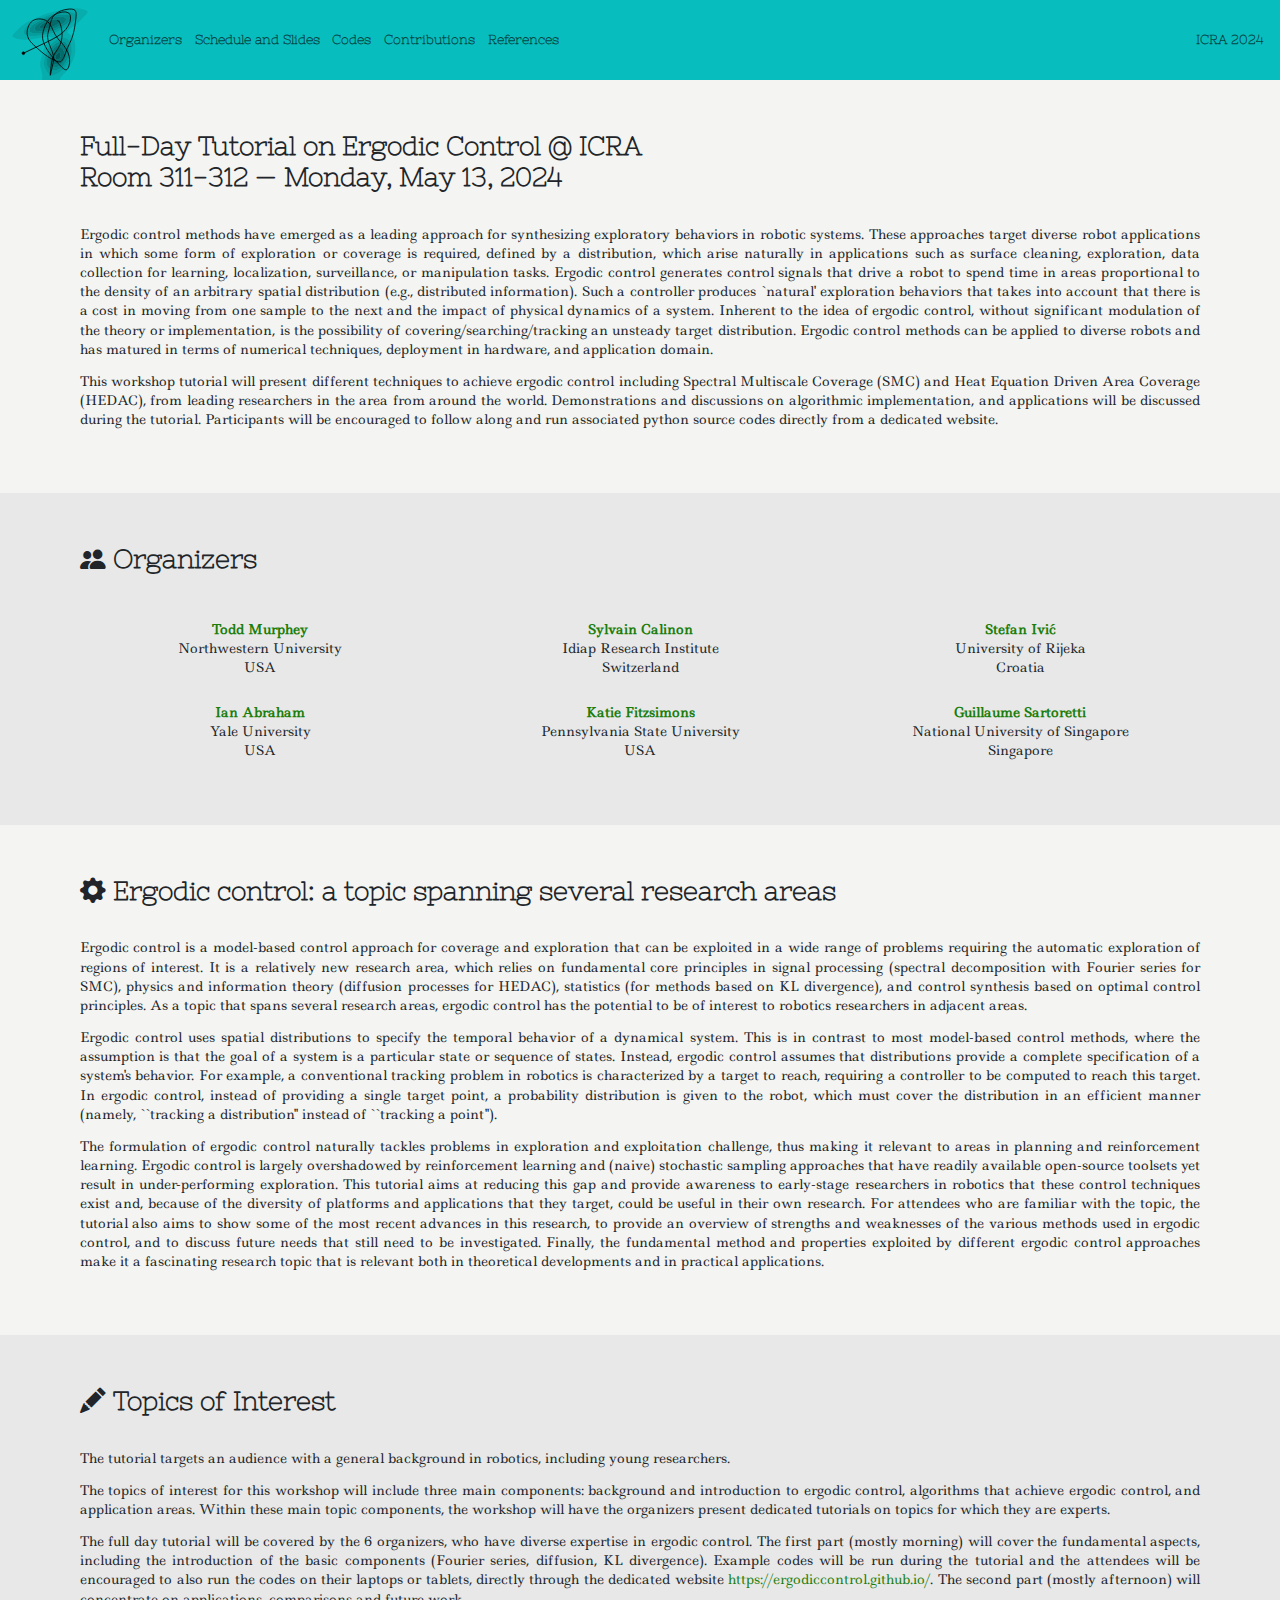
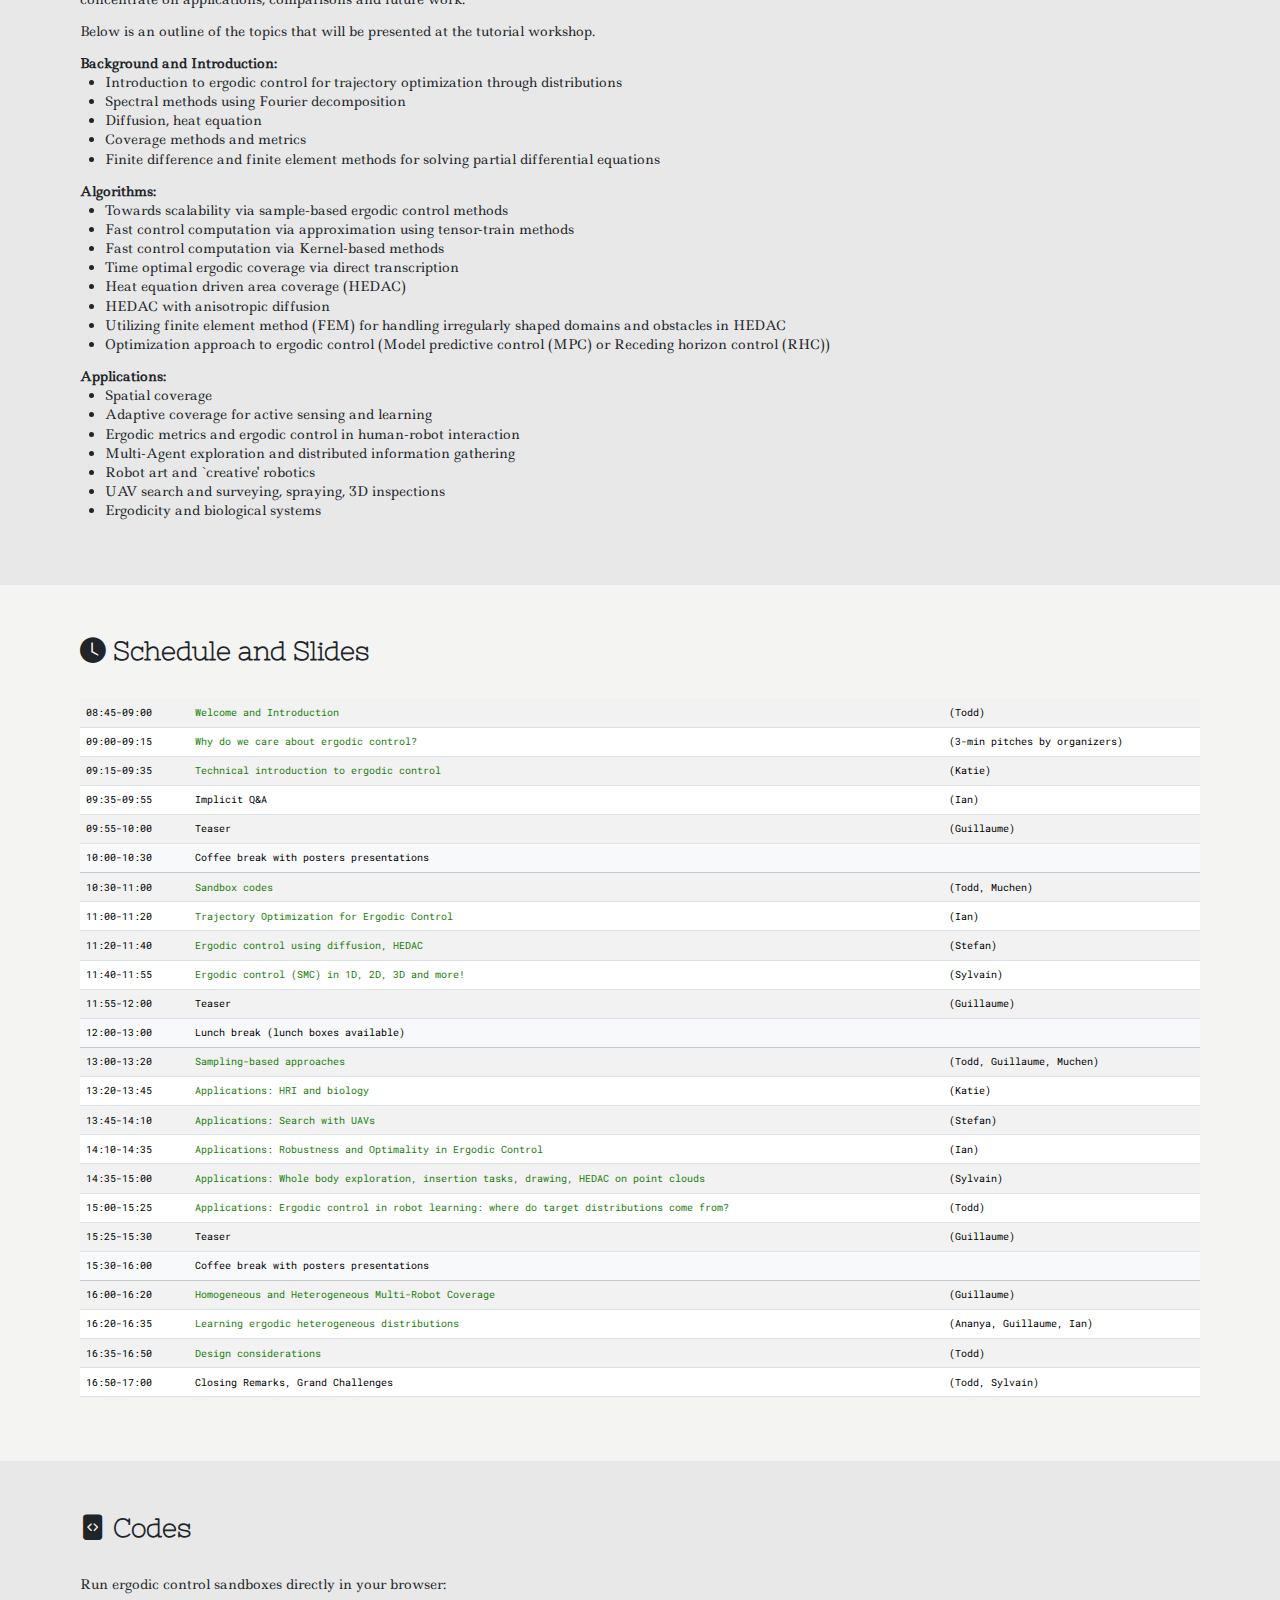
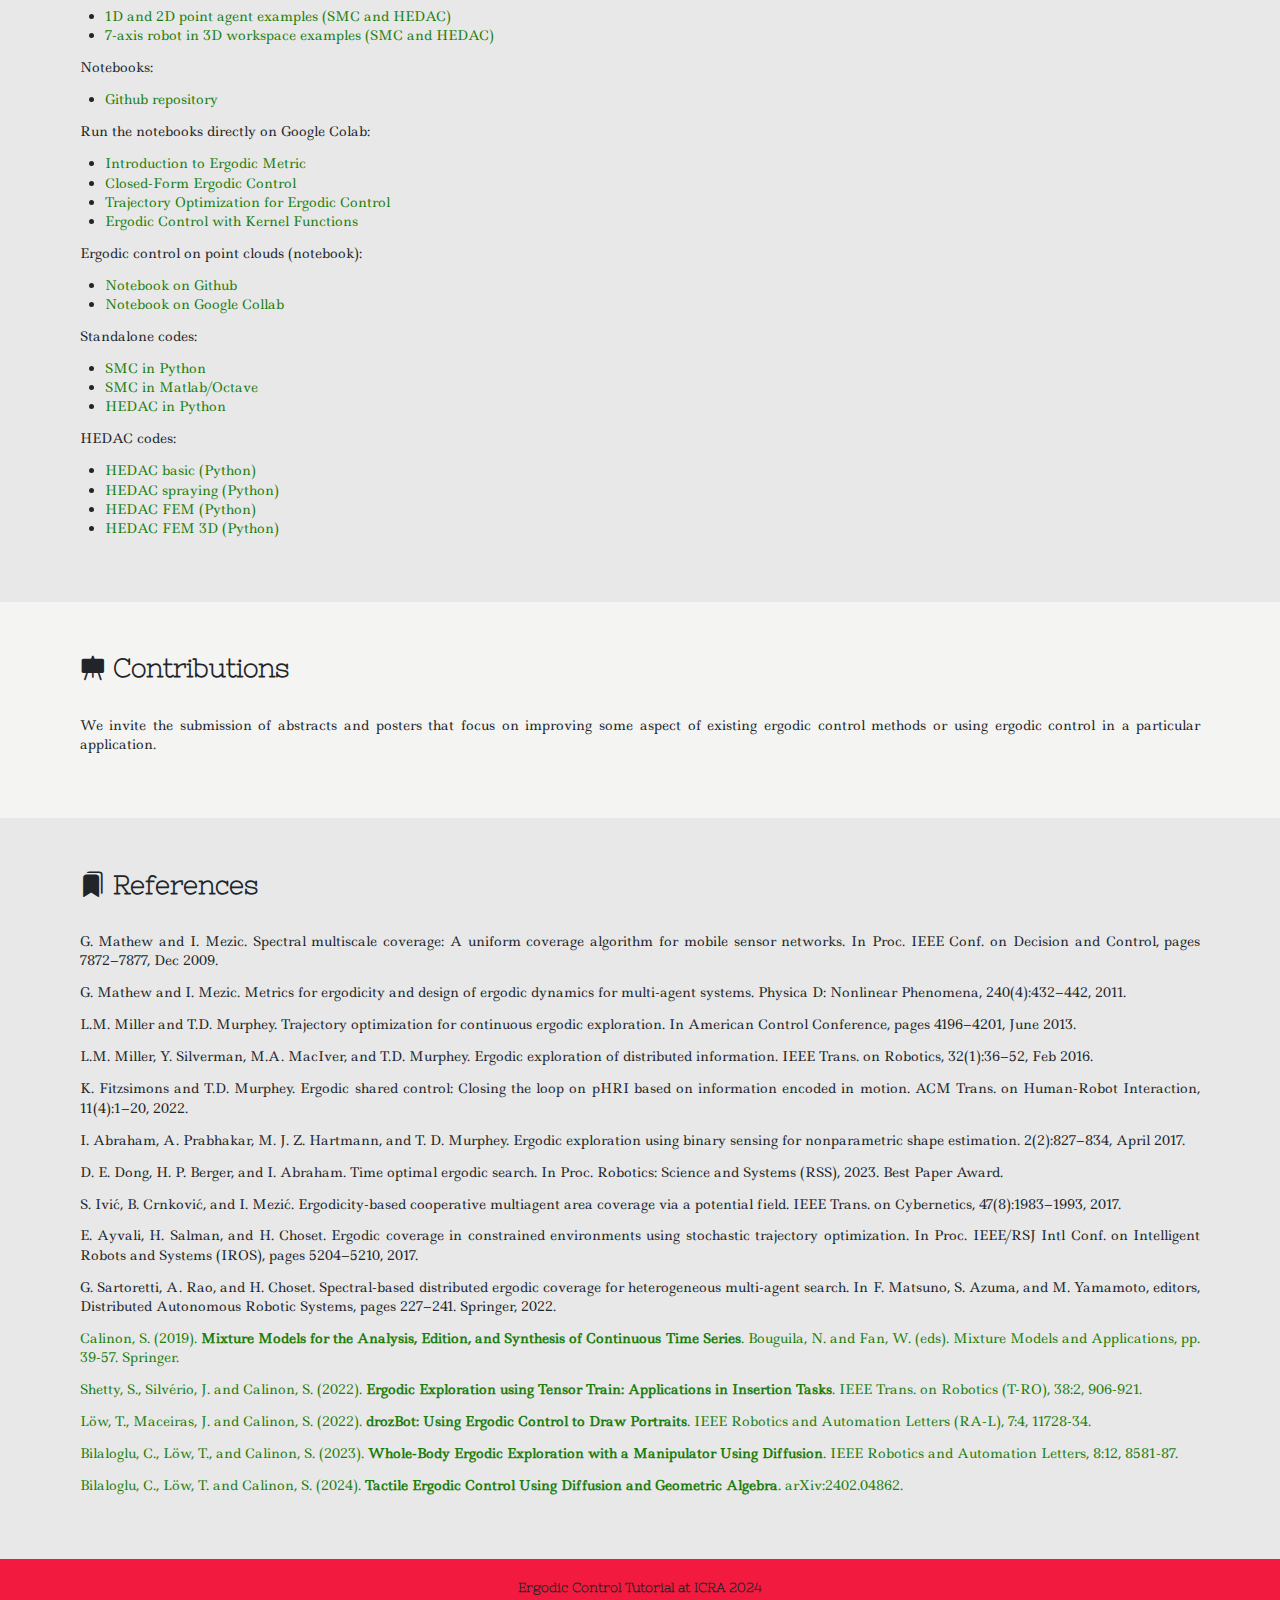
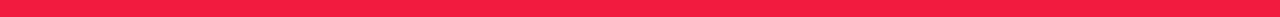
==== commit a652cd75: "PDFs added" ====
--- a/index.html
+++ b/index.html
@@ -233,8 +233,8 @@
     </tr>
     <tr>
       <td>11:00-11:20</td>
-      <td><a href="pdfs/TutorialErgodicControl-ICRA2024-slides-deck04.pdf" target="_blank">Traj-Opt/Direct transcription</a></td>
-      <td>(Ian, Henry)</td>
+      <td><a href="pdfs/TutorialErgodicControl-ICRA2024-slides-deck04.pdf" target="_blank">Trajectory Optimization for Ergodic Control</a></td>
+      <td>(Ian)</td>
     </tr>
     <tr>
       <td>11:20-11:40</td>
@@ -274,8 +274,8 @@
     </tr>
     <tr>
       <td>14:10-14:35</td>
-      <td><a href="pdfs/TutorialErgodicControl-ICRA2024-slides-deck10.pdf" target="_blank">Applications: Duration, reachability and optimality in exploration</a></td>
-      <td>(Ian, Henry)</td>
+      <td><a href="pdfs/TutorialErgodicControl-ICRA2024-slides-deck10.pdf" target="_blank">Applications: Robustness and Optimality in Ergodic Control</a></td>
+      <td>(Ian)</td>
     </tr>
     <tr>
       <td>14:35-15:00</td>
@@ -284,7 +284,7 @@
     </tr>
     <tr>
       <td>15:00-15:25</td>
-      <td><a href="pdfs/TutorialErgodicControl-ICRA2024-slides-deck12.pdf" target="_blank">Applications: Runtime robot learning of neural networks for perception and RL</a></td>
+      <td><a href="pdfs/TutorialErgodicControl-ICRA2024-slides-deck12.pdf" target="_blank">Applications: Ergodic control in robot learning: where do target distributions come from?</a></td>
       <td>(Todd)</td>
     </tr>
     <tr>
@@ -299,7 +299,7 @@
     </tr>
     <tr>
       <td>16:00-16:20</td>
-      <td><a href="pdfs/TutorialErgodicControl-ICRA2024-slides-deck13.pdf" target="_blank">Multi-Robot Coverage</a></td>
+      <td><a href="pdfs/TutorialErgodicControl-ICRA2024-slides-deck13.pdf" target="_blank">Homogeneous and Heterogeneous Multi-Robot Coverage</a></td>
       <td>(Guillaume)</td>
     </tr>
     <tr>
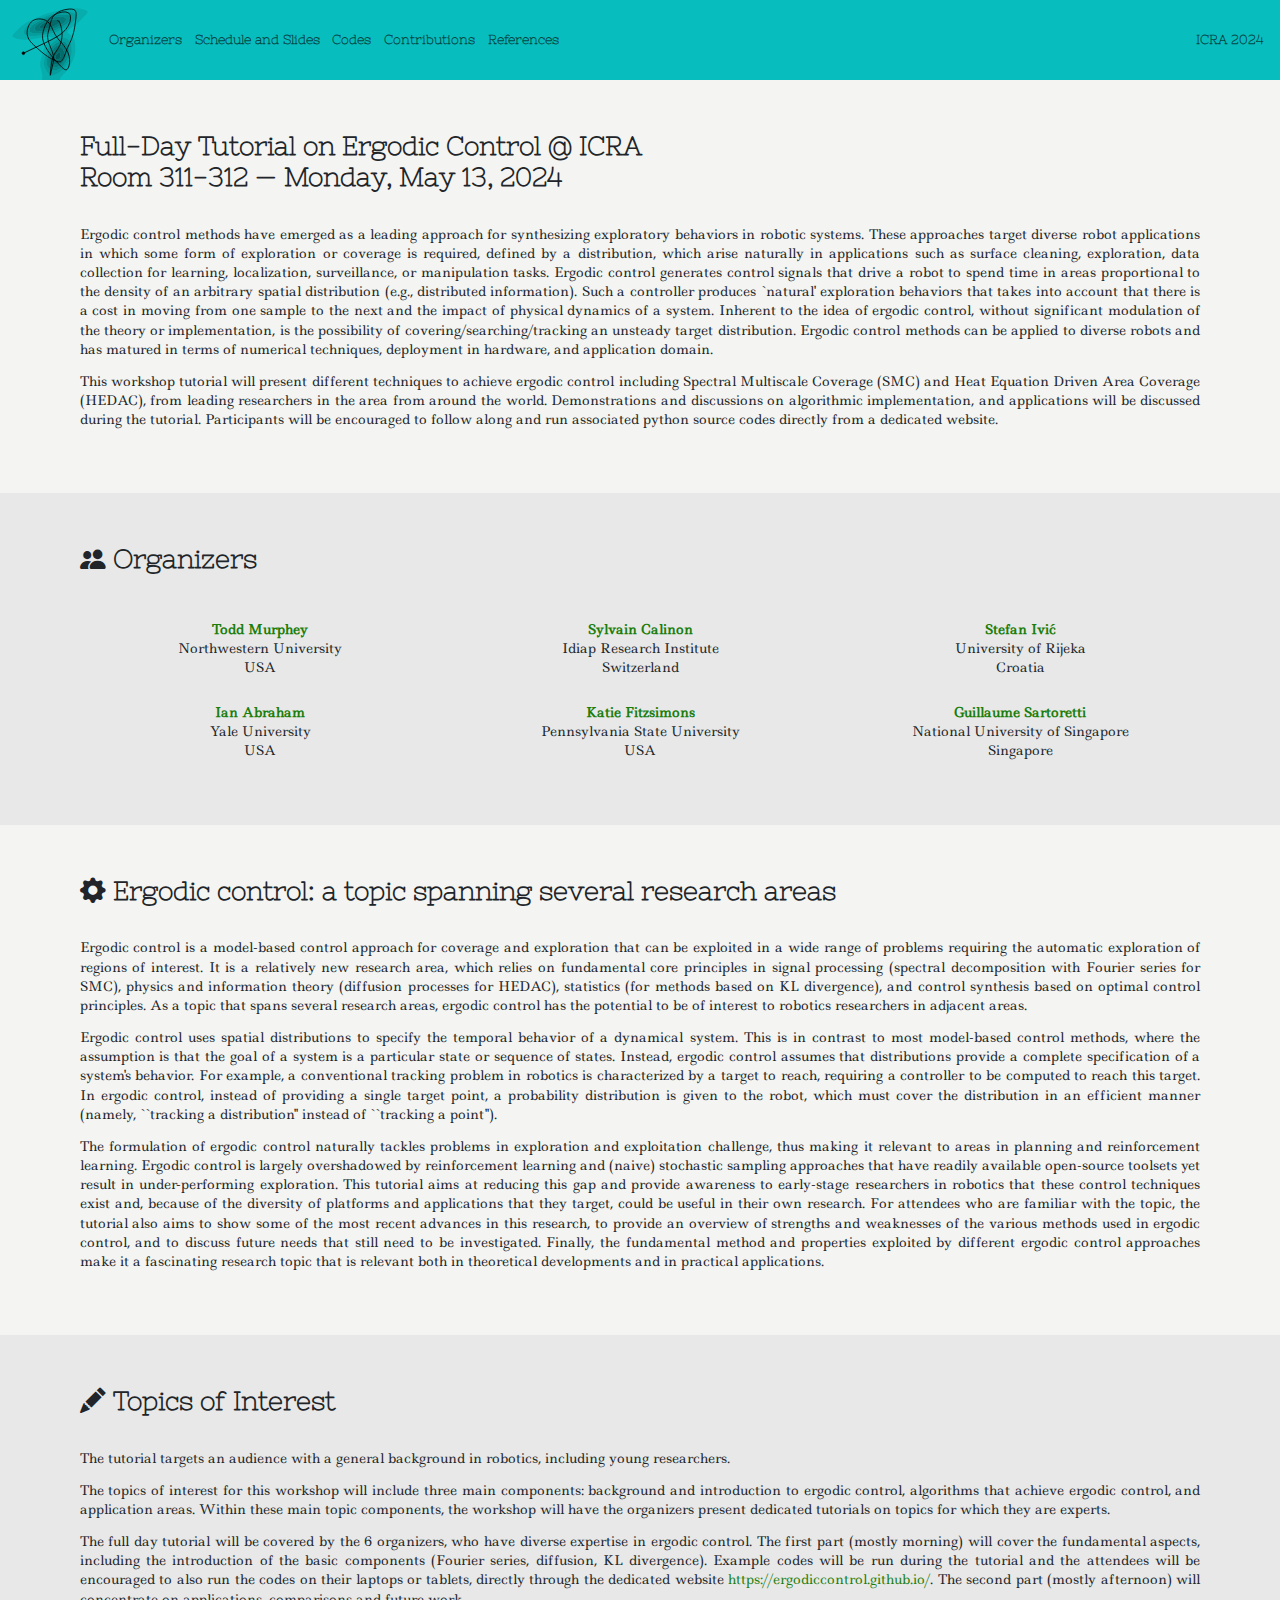
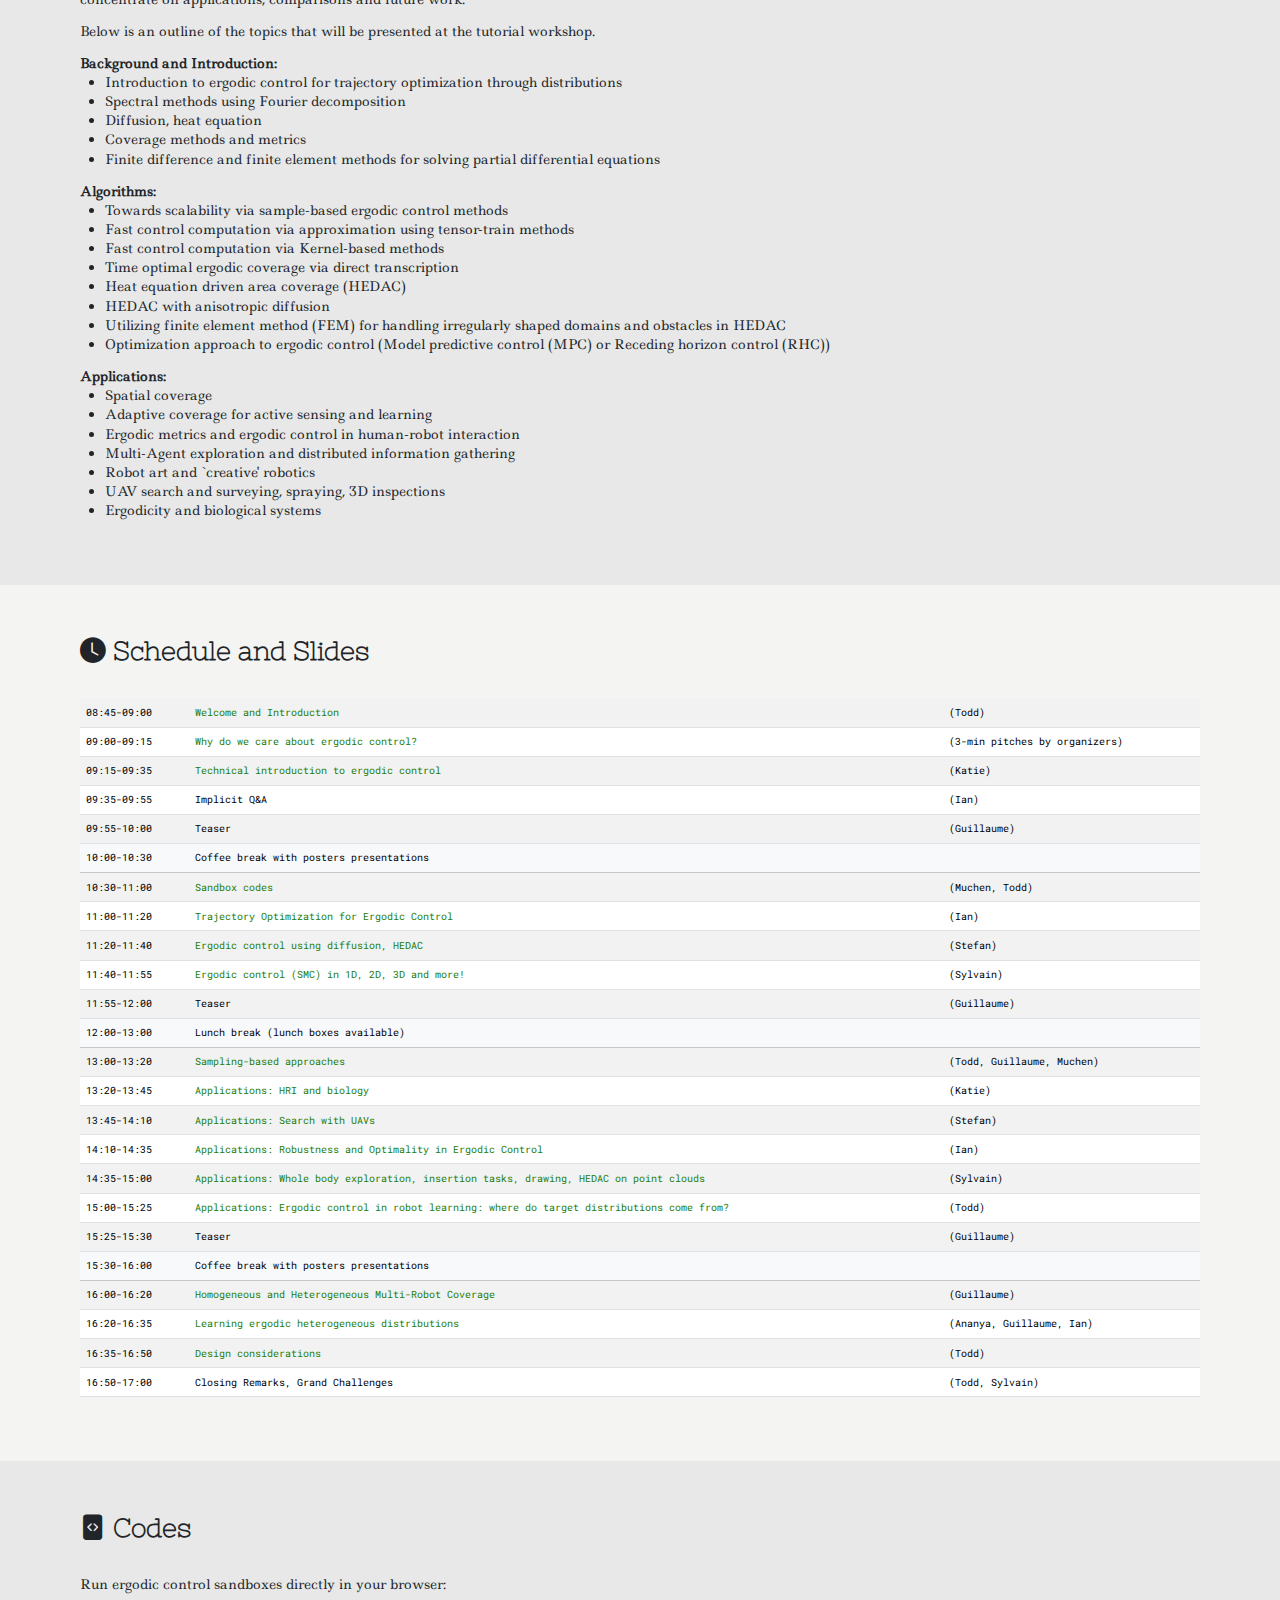
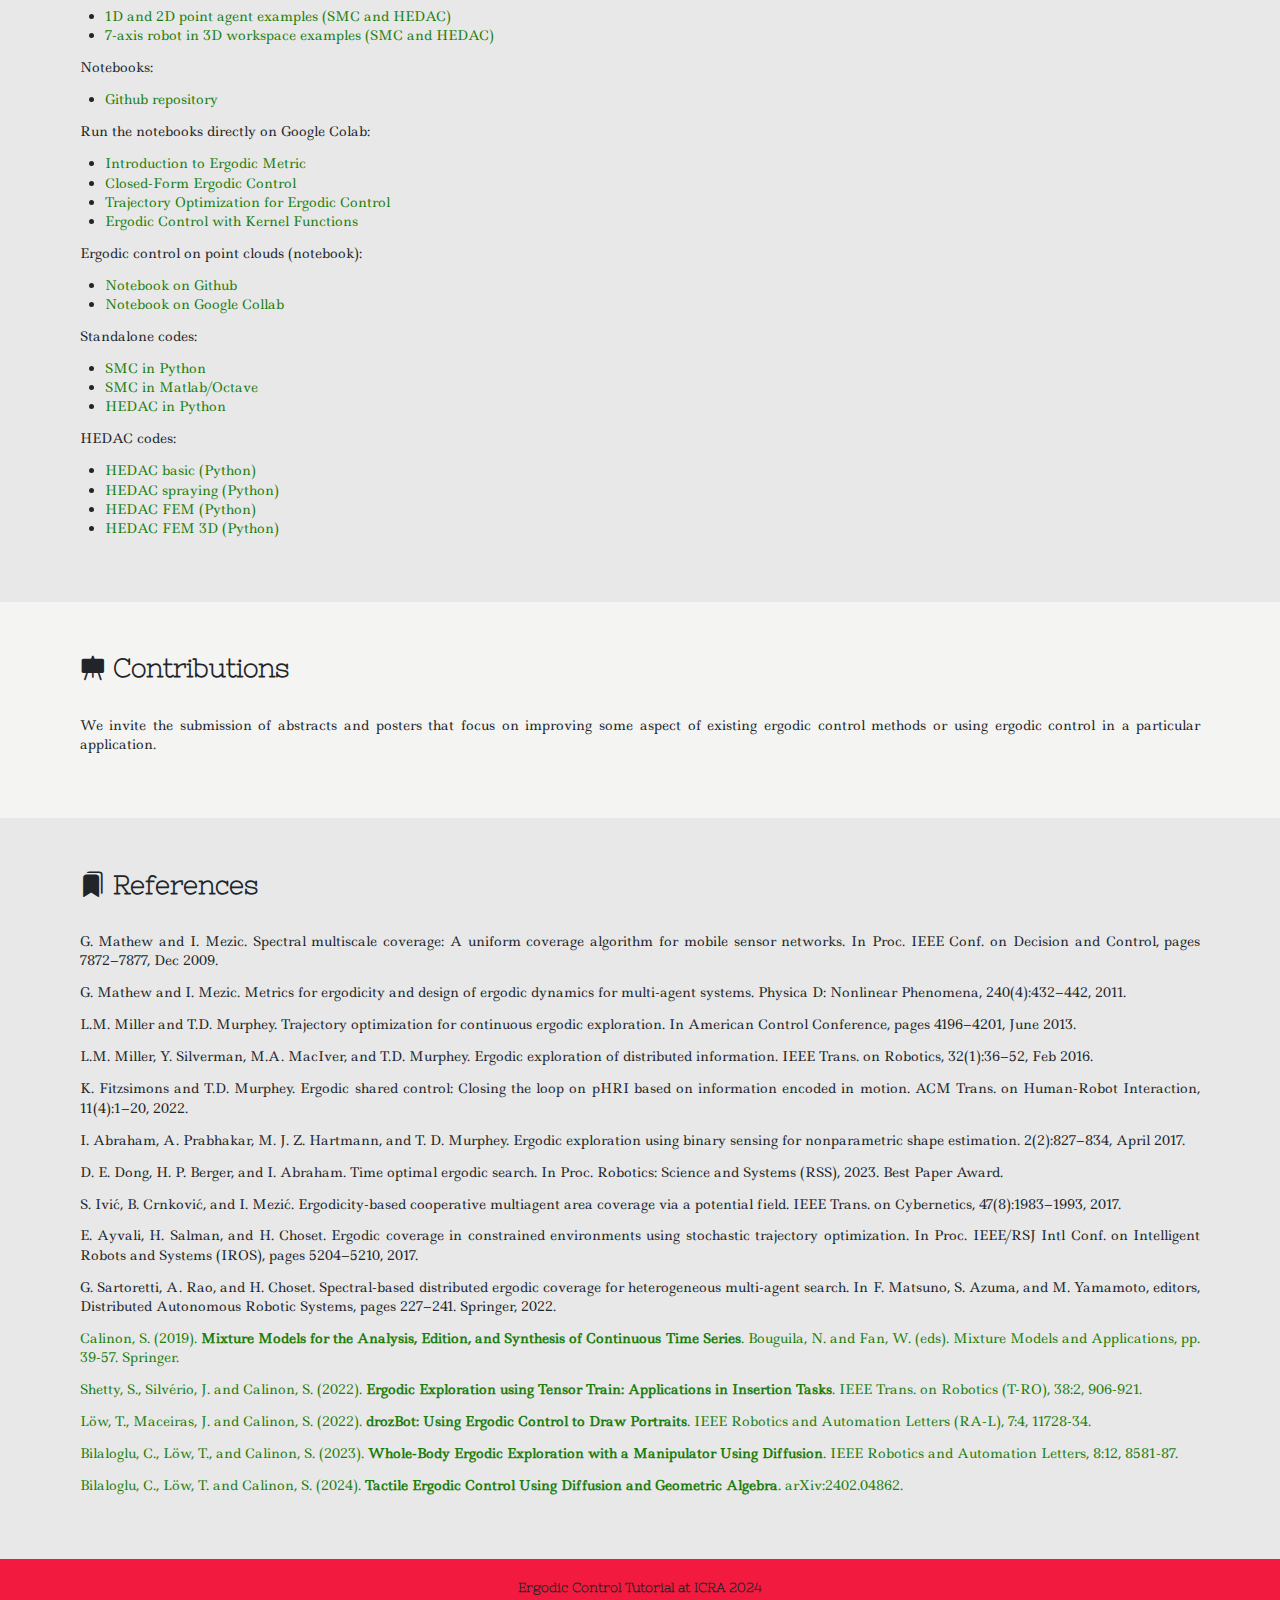
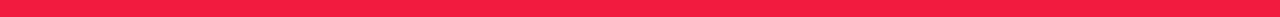
==== commit 1fc3b0b1: "PDFs added" ====
--- a/index.html
+++ b/index.html
@@ -229,7 +229,7 @@
     <tr>
       <td>10:30-11:00</td>
       <td><a href="pdfs/TutorialErgodicControl-ICRA2024-slides-deck03.pdf" target="_blank">Sandbox codes</a></td>
-      <td>(Todd, Muchen)</td>
+      <td>(Muchen, Todd)</td>
     </tr>
     <tr>
       <td>11:00-11:20</td>
